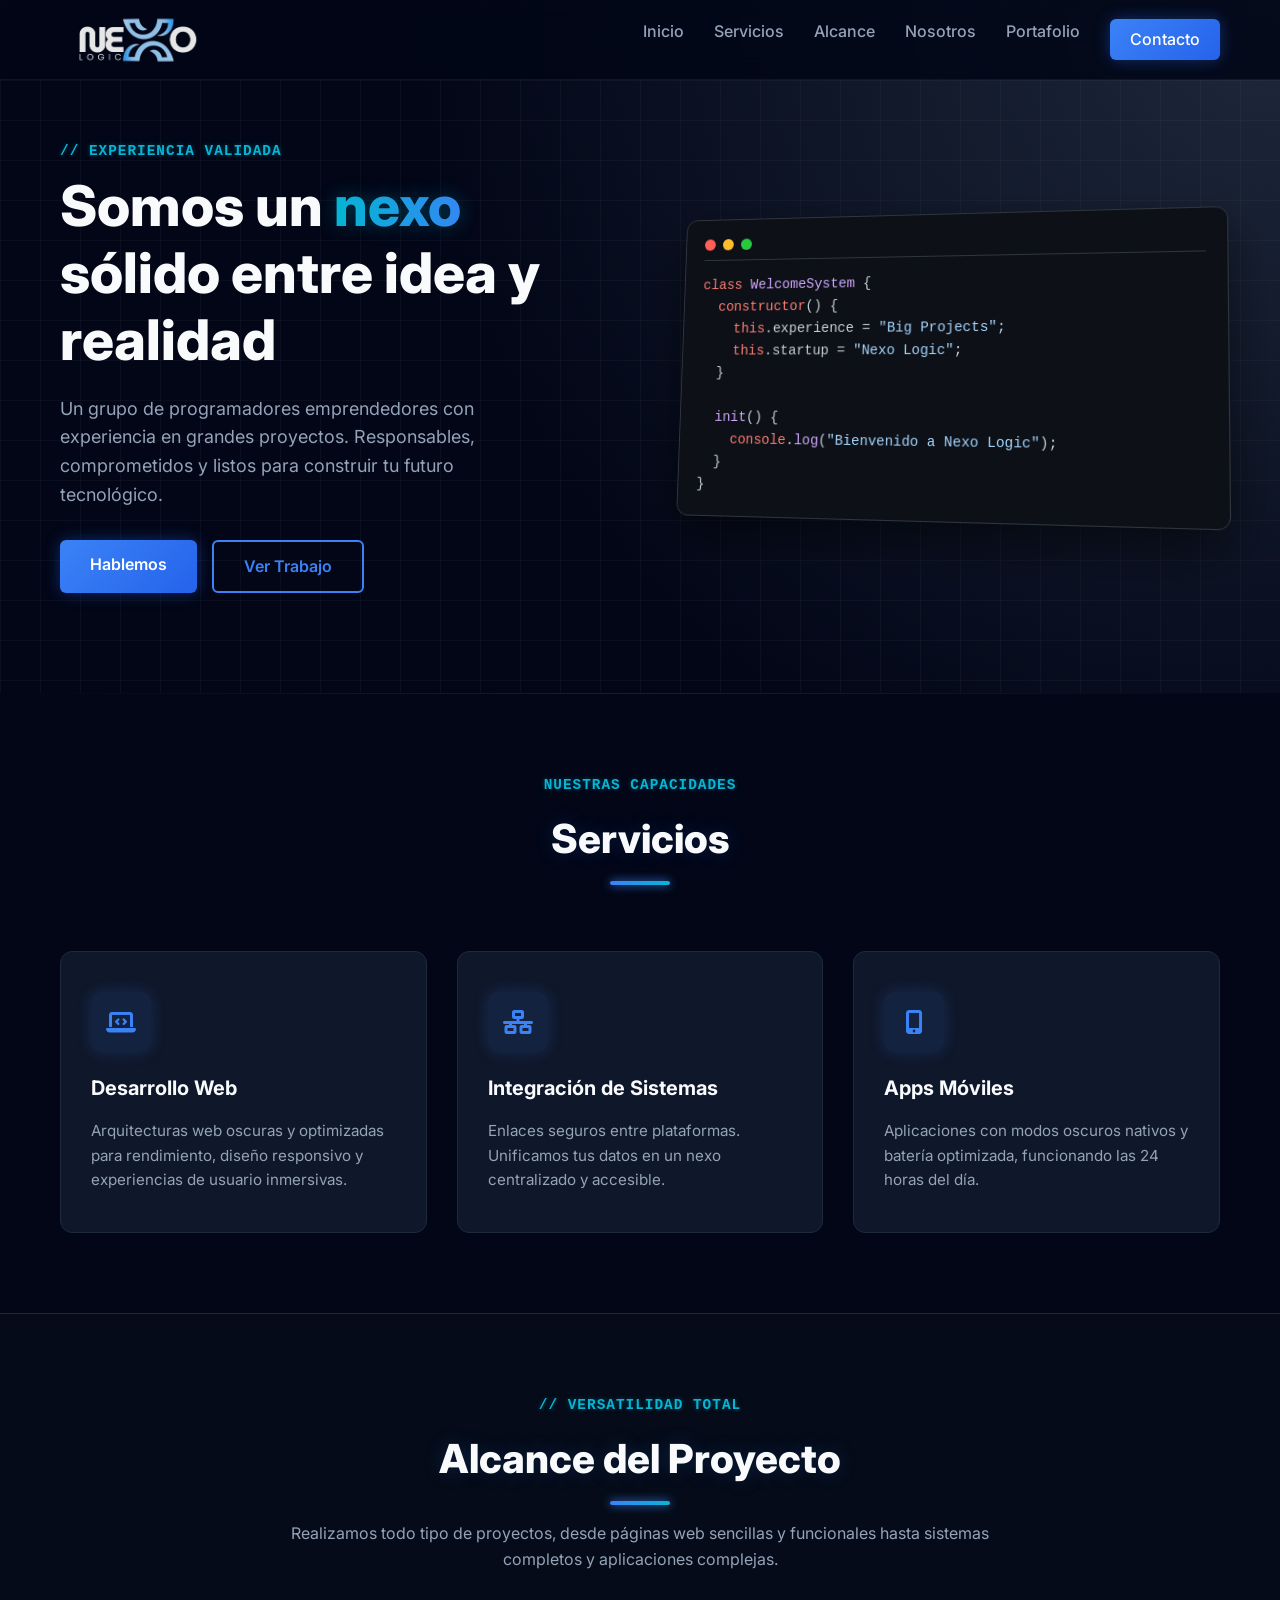
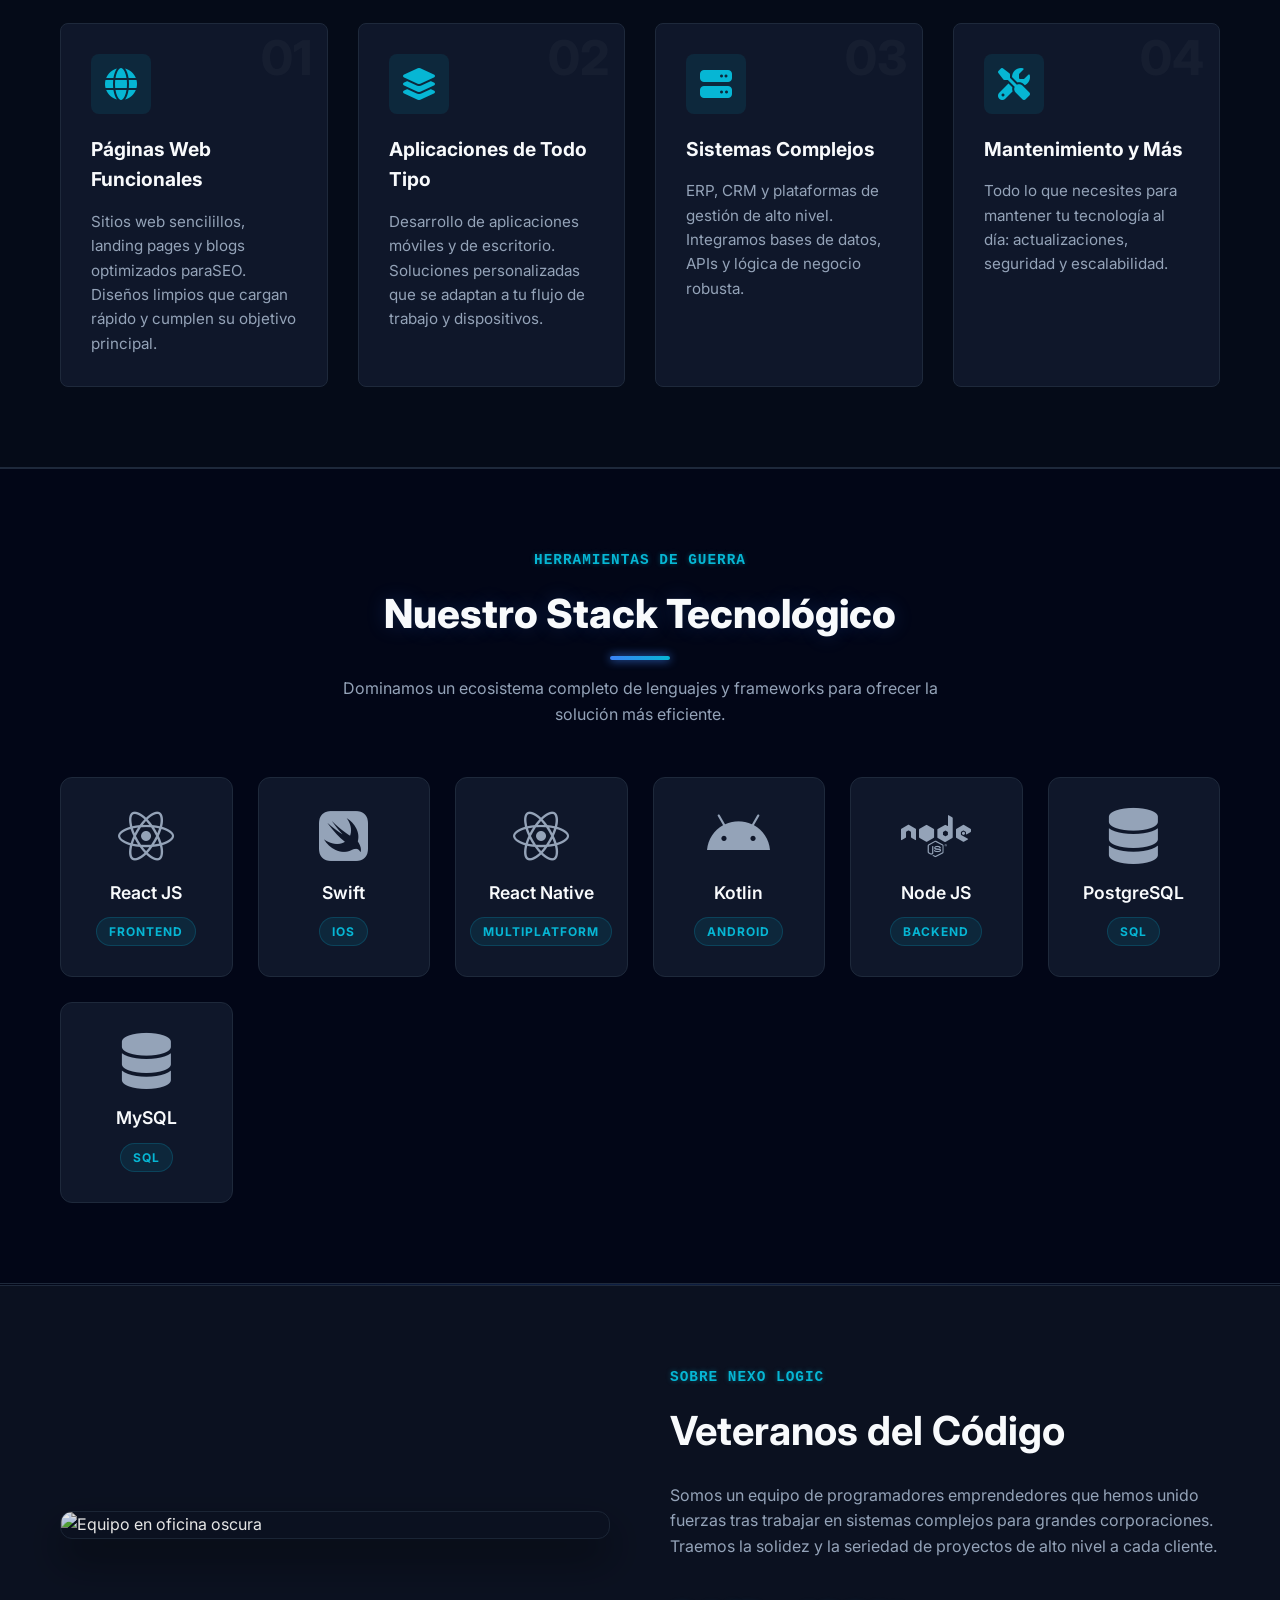
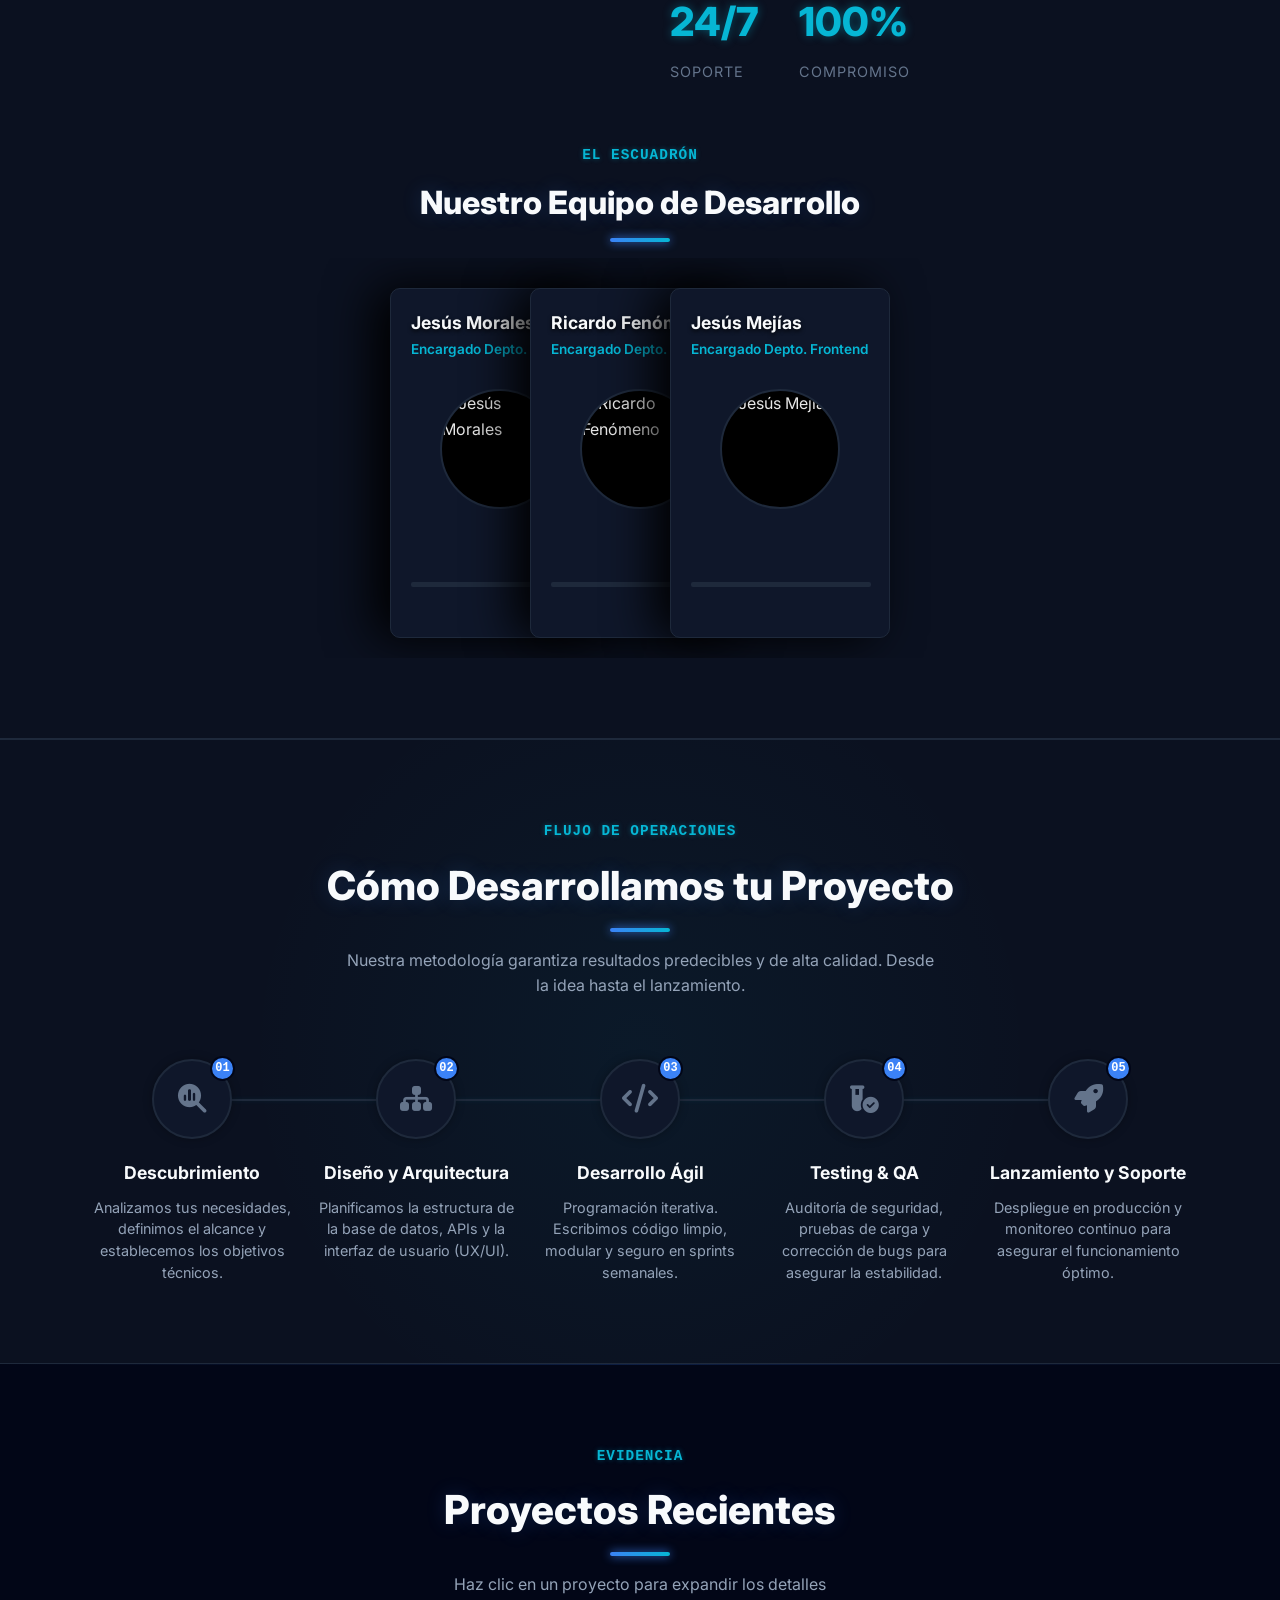
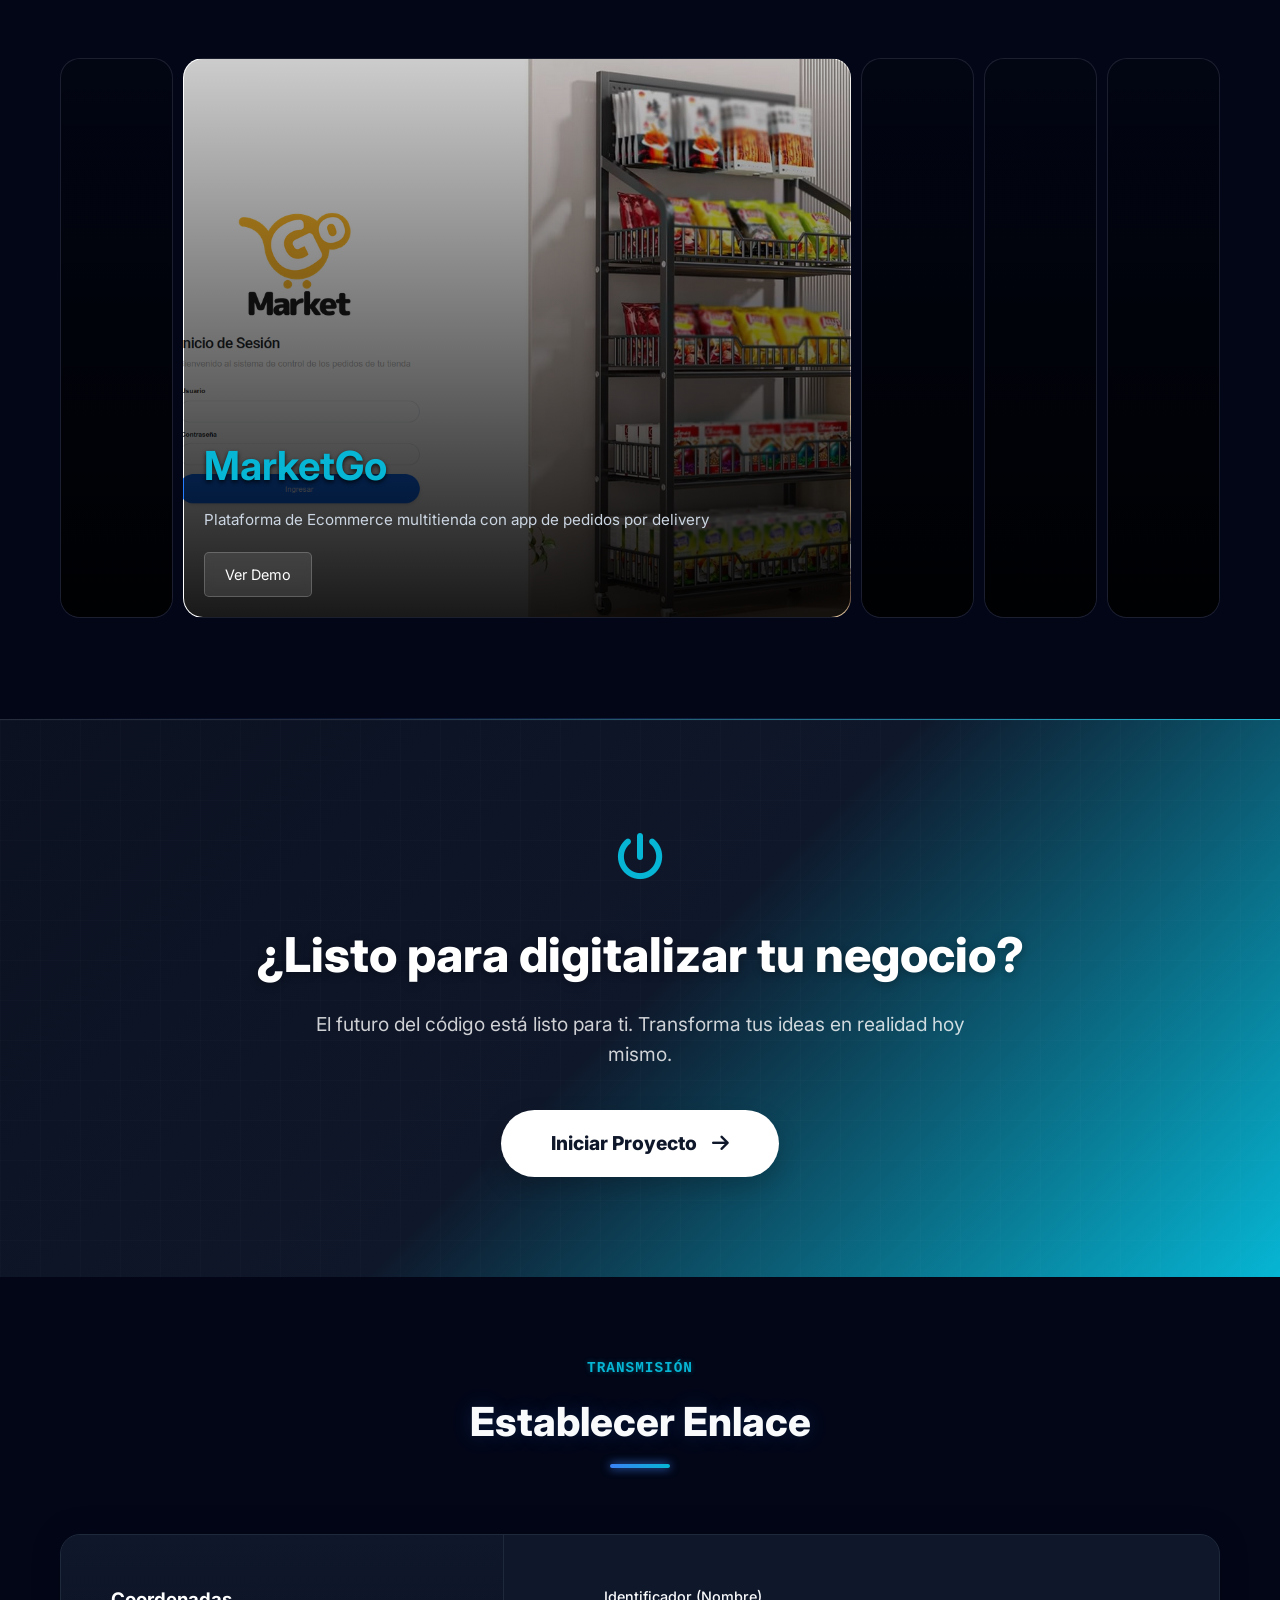
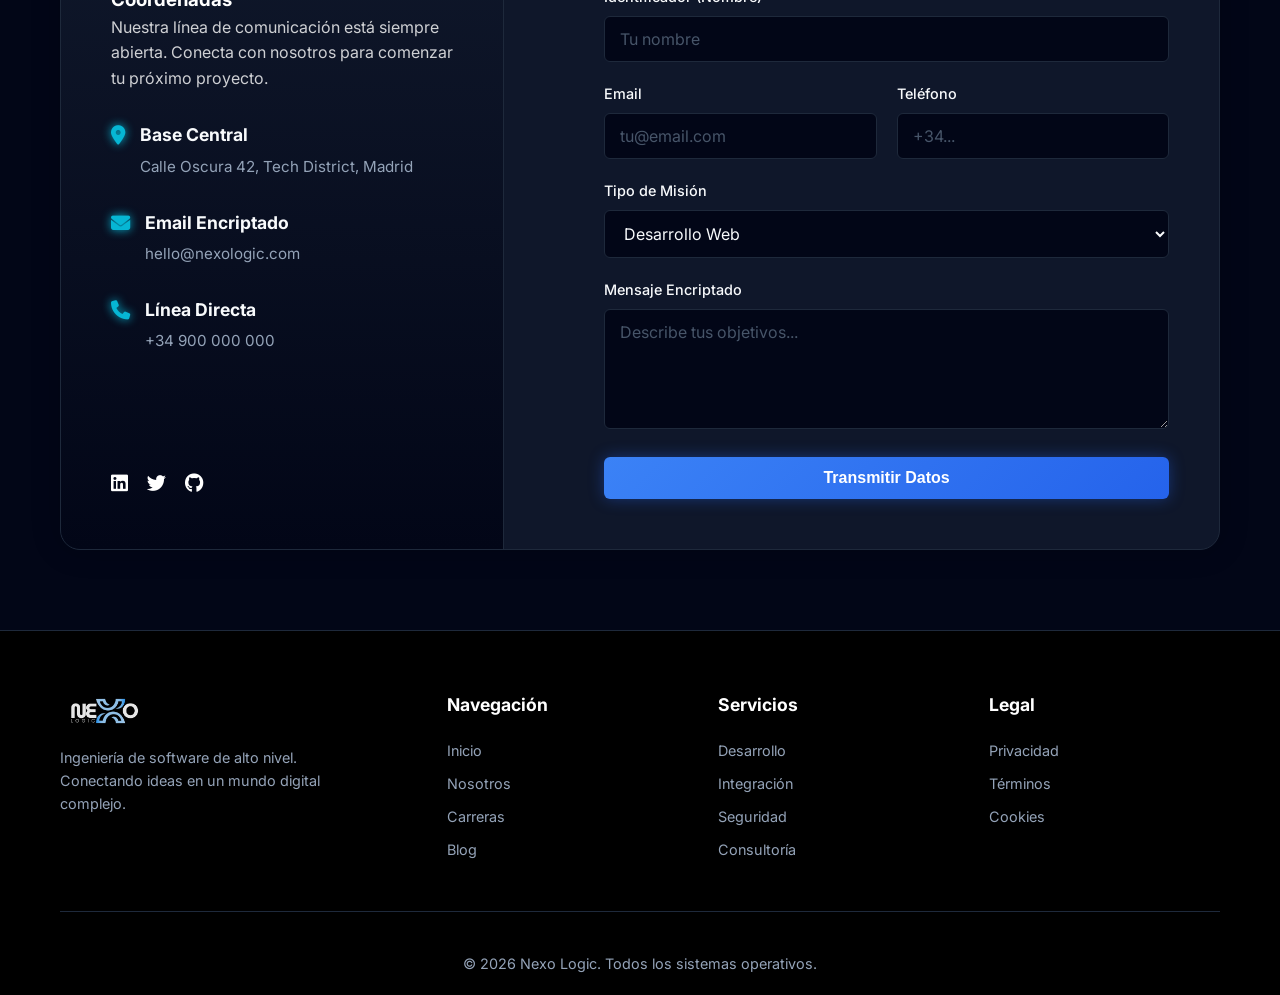
==== index.html @ 792c306f "cambios" ====
<!DOCTYPE html>
<html lang="es">

<head>
    <meta charset="UTF-8">
    <meta name="viewport" content="width=device-width, initial-scale=1.0">
    <meta name="description" content="Nexo Logic - Desarrollo de software e integración de sistemas. Visión nocturna.">
    <title>Nexo Logic</title>

    <!-- Fuentes de Google: Inter y JetBrains Mono -->
    <link rel="preconnect" href="https://fonts.googleapis.com">
    <link rel="preconnect" href="https://fonts.gstatic.com" crossorigin>
    <link
        href="https://fonts.googleapis.com/css2?family=Inter:wght@300;400;600;700;800&family=Muli:wght@400;700&display=swap"
        rel="stylesheet">

    <!-- Tu Favicon -->
    <link rel="shortcut icon" href="./Agenda(6).ico" type="image/x-icon">

    <!-- Iconos FontAwesome -->
    <link rel="stylesheet" href="https://cdnjs.cloudflare.com/ajax/libs/font-awesome/6.4.0/css/all.min.css">

    <!-- ENLACE A TU ARCHIVO CSS -->
    <link rel="stylesheet" href="./styleIndex.css">

</head>

<body>

    <!-- Header -->
    <header>
        <div class="container nav-container">
            <a href="#" class="logo">
                <img class="img-nexo" src="./Agenda(5).png" alt="Nexo Logic Logo">
            </a>

            <nav>
                <ul class="nav-links" id="navLinks">
                    <li><a href="#inicio">Inicio</a></li>
                    <li><a href="#servicios">Servicios</a></li>
                    <li><a href="#alcance">Alcance</a></li> <!-- NUEVO ENLACE -->
                    <li><a href="#nosotros">Nosotros</a></li>
                    <li><a href="#portafolio">Portafolio</a></li>
                    <li><a href="#contacto" class="btn btn-primary"
                            style="padding: 8px 20px; color: white;">Contacto</a></li>
                </ul>
            </nav>

            <div class="mobile-menu-btn" id="mobileMenuBtn">
                <i class="fa-solid fa-bars"></i>
            </div>
        </div>
    </header>

    <!-- Hero Section -->
    <main>
        <section id="inicio" class="hero">
            <div class="container hero-content">
                <div class="hero-text reveal">
                    <span class="section-subtitle" style="color: var(--accent-color);">// Experiencia Validada</span>
                    <!-- Nuevo H1: Enfatiza experiencia y compromiso -->
                    <h1>Somos un <span class="highlight">nexo</span> sólido entre idea y realidad</h1>

                    <!-- Nuevo P: Explica claramente que son emprendedores expertos -->
                    <p>Un grupo de programadores emprendedores con experiencia en grandes proyectos. Responsables,
                        comprometidos y listos para construir tu futuro tecnológico.</p>

                    <div class="hero-buttons">
                        <a href="#contacto" class="btn btn-primary">Hablemos</a>
                        <a href="#portafolio" class="btn btn-outline">Ver Trabajo</a>
                    </div>
                </div>

                <div class="hero-image reveal">
                    <div class="code-block">
                        <div class="code-header">
                            <span class="dot red"></span>
                            <span class="dot yellow"></span>
                            <span class="dot green"></span>
                        </div>
                        <!-- NUEVA ANIMACIÓN DE CÓDIGO -->
                        <div class="code-content">
                            <span class="keyword">class</span> <span class="function">WelcomeSystem</span> {<br>
                            &nbsp;&nbsp;<span class="keyword">constructor</span>() {<br>
                            &nbsp;&nbsp;&nbsp;&nbsp;<span class="keyword">this</span>.experience = <span
                                class="string">"Big Projects"</span>;<br>
                            &nbsp;&nbsp;&nbsp;&nbsp;<span class="keyword">this</span>.startup = <span
                                class="string">"Nexo Logic"</span>;<br>
                            &nbsp;&nbsp;}<br><br>
                            &nbsp;&nbsp;<span class="function">init</span>() {<br>
                            &nbsp;&nbsp;&nbsp;&nbsp;<span class="keyword">console</span>.<span
                                class="function">log</span>(<span class="string">"Bienvenido a Nexo Logic"</span>);<br>
                            &nbsp;&nbsp;}<br>
                            }
                        </div>
                    </div>
                </div>
            </div>
        </section>

        <div class="divider"></div>

        <!-- Servicios -->
        <section id="servicios" class="section-padding services">
            <div class="container">
                <div class="text-center reveal">
                    <span class="section-subtitle">Nuestras capacidades</span>
                    <h2 class="section-title">Servicios</h2>
                </div>

                <div class="services-grid">
                    <article class="service-card reveal">
                        <div class="icon-box">
                            <i class="fa-solid fa-laptop-code"></i>
                        </div>
                        <h3>Desarrollo Web</h3>
                        <p>Arquitecturas web oscuras y optimizadas para rendimiento, diseño responsivo y experiencias de
                            usuario inmersivas.</p>
                    </article>

                    <article class="service-card reveal">
                        <div class="icon-box">
                            <i class="fa-solid fa-network-wired"></i>
                        </div>
                        <h3>Integración de Sistemas</h3>
                        <p>Enlaces seguros entre plataformas. Unificamos tus datos en un nexo centralizado y accesible.
                        </p>
                    </article>

                    <article class="service-card reveal">
                        <div class="icon-box">
                            <i class="fa-solid fa-mobile-screen-button"></i>
                        </div>
                        <h3>Apps Móviles</h3>
                        <p>Aplicaciones con modos oscuros nativos y batería optimizada, funcionando las 24 horas del
                            día.</p>
                    </article>
                </div>
            </div>
        </section>

        <!-- NUEVA SECCIÓN: ALCANCE DEL PROYECTO -->
        <section id="alcance" class="section-padding scope-section">
            <div class="container">
                <div class="text-center reveal">
                    <span class="section-subtitle">// Versatilidad Total</span>
                    <h2 class="section-title">Alcance del Proyecto</h2>
                    <p style="color: var(--text-muted); max-width: 700px; margin: 0 auto;">
                        Realizamos todo tipo de proyectos, desde páginas web sencillas y funcionales hasta sistemas completos y aplicaciones complejas.
                    </p>
                </div>

                <div class="scope-grid reveal">
                    <!-- Tarjeta 1: Web Sencilla -->
                    <article class="scope-card">
                        <div class="scope-number">01</div>
                        <div class="scope-content">
                            <i class="fa-solid fa-globe"></i>
                            <h3>Páginas Web Funcionales</h3>
                            <p>Sitios web sencilillos, landing pages y blogs optimizados paraSEO. Diseños limpios que cargan rápido y cumplen su objetivo principal.</p>
                        </div>
                    </article>

                    <!-- Tarjeta 2: Apps -->
                    <article class="scope-card">
                        <div class="scope-number">02</div>
                        <div class="scope-content">
                            <i class="fa-solid fa-layer-group"></i>
                            <h3>Aplicaciones de Todo Tipo</h3>
                            <p>Desarrollo de aplicaciones móviles y de escritorio. Soluciones personalizadas que se adaptan a tu flujo de trabajo y dispositivos.</p>
                        </div>
                    </article>

                    <!-- Tarjeta 3: Sistemas -->
                    <article class="scope-card">
                        <div class="scope-number">03</div>
                        <div class="scope-content">
                            <i class="fa-solid fa-server"></i>
                            <h3>Sistemas Complejos</h3>
                            <p>ERP, CRM y plataformas de gestión de alto nivel. Integramos bases de datos, APIs y lógica de negocio robusta.</p>
                        </div>
                    </article>

                    <!-- Tarjeta 4: Soluciones -->
                    <article class="scope-card">
                        <div class="scope-number">04</div>
                        <div class="scope-content">
                            <i class="fa-solid fa-screwdriver-wrench"></i>
                            <h3>Mantenimiento y Más</h3>
                            <p>Todo lo que necesites para mantener tu tecnología al día: actualizaciones, seguridad y escalabilidad.</p>
                        </div>
                    </article>
                </div>
            </div>
        </section>

        <!-- STACK TECNOLÓGICO -->
        <section class="section-padding tech-stack">
            <div class="container">
                <div class="text-center reveal">
                    <span class="section-subtitle">Herramientas de Guerra</span>
                    <h2 class="section-title">Nuestro Stack Tecnológico</h2>
                    <p style="color: var(--text-muted); max-width: 600px; margin: 0 auto;">
                        Dominamos un ecosistema completo de lenguajes y frameworks para ofrecer la solución más
                        eficiente.
                    </p>
                </div>

                <div class="stack-grid reveal">
                    <!-- FRONTEND -->
                    <div class="tech-card" data-category="Frontend">
                        <i class="fa-brands fa-react"></i>
                        <h3>React JS</h3>
                        <span class="tech-tag">Frontend</span>
                    </div>


                    <!-- MOBILE -->
                    <div class="tech-card" data-category="Mobile">
                        <i class="fa-brands fa-swift"></i>
                        <h3>Swift</h3>
                        <span class="tech-tag">iOS</span>
                    </div>

                    <div class="tech-card" data-category="Mobile">
                        <i class="fa-brands fa-react"></i>
                        <h3>React Native</h3>
                        <span class="tech-tag">Multiplatform</span>
                    </div>

                    <div class="tech-card" data-category="Mobile">
                        <i class="fa-brands fa-android"></i>
                        <h3>Kotlin</h3>
                        <span class="tech-tag">Android</span>
                    </div>

                    <!-- BACKEND -->
                    <div class="tech-card" data-category="Backend">
                        <i class="fa-brands fa-node"></i>
                        <h3>Node JS</h3>
                        <span class="tech-tag">Backend</span>
                    </div>


                    <!-- DATABASES -->
                    <div class="tech-card" data-category="Data">
                        <i class="fa-solid fa-database"></i>
                        <h3>PostgreSQL</h3>
                        <span class="tech-tag">SQL</span>
                    </div>

                    <div class="tech-card" data-category="Data">
                        <i class="fa-solid fa-database"></i>
                        <h3>MySQL</h3>
                        <span class="tech-tag">SQL</span>
                    </div>

                </div>
            </div>
        </section>

        <div class="divider"></div>

        <!-- Nosotros -->
        <section id="nosotros" class="section-padding about">
            <div class="container">

                <!-- Intro & Stats -->
                <div class="about-grid">
                    <div class="about-image reveal">
                        <img src="https://picsum.photos/seed/nexologicdark/600/500" alt="Equipo en oficina oscura">
                    </div>
                    <div class="about-content reveal">
                        <span class="section-subtitle" style="color: var(--accent-color);">Sobre Nexo Logic</span>
                        <!-- Nuevo Título: Enfatiza la historia/experiencia -->
                        <h2>Veteranos del Código</h2>

                        <!-- Nuevo Texto: Menciona explícitamente el emprendimiento y la experiencia previa -->
                        <p>Somos un equipo de programadores emprendedores que hemos unido fuerzas tras trabajar en
                            sistemas complejos para grandes corporaciones. Traemos la solidez y la seriedad de proyectos
                            de alto nivel a cada cliente.</p>

                        <div class="stats-container">

                            <div class="stat-item">
                                <h4>24/7</h4>
                                <span>Soporte</span>
                            </div>
                            <div class="stat-item">
                                <h4>100%</h4>
                                <span>Compromiso</span>
                            </div>
                        </div>
                    </div>
                </div>

                <!-- SECCIÓN: EQUIPO (Estilo Tarjetas Apiladas) -->
                <div class="team-section reveal">
                    <div class="text-center">
                        <span class="section-subtitle">El Escuadrón</span>
                        <h2 class="section-title" style="font-size: 2rem;">Nuestro Equipo de Desarrollo</h2>
                    </div>

                    <!-- Nuevo Contenedor Flex para las tarjetas apiladas -->
                    <div class="team-card-container">

                        <!-- Tarjeta 1: Jesús Morales -->
                        <div class="team-hover-card">
                            <h3 class="team-card-name">Jesús Morales</h3>
                            <p class="team-card-role">Encargado Depto. Mobile</p>

                            <!-- Contenedor del círculo con Foto y Borde SVG -->
                            <div class="circle">
                                <!-- Borde SVG decorativo -->
                                <svg version="1.1" xmlns="http://www.w3.org/2000/svg"
                                    style="position: absolute; top: 0; left: 0; z-index: 2;">
                                    <circle class="stroke" cx="60" cy="60" r="50" />
                                </svg>
                                <!-- Foto de la persona -->
                                <img src="https://picsum.photos/seed/jesus/200" alt="Jesús Morales">
                            </div>

                            <!-- Barra de progreso decorativa -->
                            <div class="bar">
                                <div class="emptybar"></div>
                                <div class="filledbar"></div>
                            </div>
                        </div>

                        <!-- Tarjeta 2: Ricardo Fenómeno -->
                        <div class="team-hover-card">
                            <h3 class="team-card-name">Ricardo Fenómeno</h3>
                            <p class="team-card-role">Encargado Depto. Backend</p>

                            <div class="circle">
                                <svg version="1.1" xmlns="http://www.w3.org/2000/svg"
                                    style="position: absolute; top: 0; left: 0; z-index: 2;">
                                    <circle class="stroke" cx="60" cy="60" r="50" />
                                </svg>
                                <img src="https://picsum.photos/seed/ricardo/200" alt="Ricardo Fenómeno">
                            </div>

                            <div class="bar">
                                <div class="emptybar"></div>
                                <div class="filledbar"></div>
                            </div>
                        </div>

                        <!-- Tarjeta 3: Jesús Mejías -->
                        <div class="team-hover-card">
                            <h3 class="team-card-name">Jesús Mejías</h3>
                            <p class="team-card-role">Encargado Depto. Frontend</p>

                            <div class="circle">
                                <svg version="1.1" xmlns="http://www.w3.org/2000/svg"
                                    style="position: absolute; top: 0; left: 0; z-index: 2;">
                                    <circle class="stroke" cx="60" cy="60" r="50" />
                                </svg>
                                <img src="https://picsum.photos/seed/mejias/200" alt="Jesús Mejías">
                            </div>

                            <div class="bar">
                                <div class="emptybar"></div>
                                <div class="filledbar"></div>
                            </div>
                        </div>

                       

                    </div>
                </div>

            </div>
        </section>
        <!-- PROCESO DE TRABAJO -->
        <section class="section-padding process-section">
            <div class="container">
                <div class="text-center reveal">
                    <span class="section-subtitle">Flujo de Operaciones</span>
                    <h2 class="section-title">Cómo Desarrollamos tu Proyecto</h2>
                    <p style="color: var(--text-muted); max-width: 600px; margin: 0 auto;">
                        Nuestra metodología garantiza resultados predecibles y de alta calidad. Desde la idea hasta el
                        lanzamiento.
                    </p>
                </div>

                <div class="process-wrapper reveal">

                    <!-- PASO 1 -->
                    <div class="step-card">
                        <div class="step-icon">
                            <i class="fa-solid fa-magnifying-glass-chart"></i>
                            <span class="step-number">01</span>
                        </div>
                        <div class="step-content">
                            <h3>Descubrimiento</h3>
                            <p>Analizamos tus necesidades, definimos el alcance y establecemos los objetivos técnicos.
                            </p>
                        </div>
                    </div>

                    <!-- PASO 2 -->
                    <div class="step-card">
                        <div class="step-icon">
                            <i class="fa-solid fa-sitemap"></i>
                            <span class="step-number">02</span>
                        </div>
                        <div class="step-content">
                            <h3>Diseño y Arquitectura</h3>
                            <p>Planificamos la estructura de la base de datos, APIs y la interfaz de usuario (UX/UI).
                            </p>
                        </div>
                    </div>

                    <!-- PASO 3 -->
                    <div class="step-card">
                        <div class="step-icon">
                            <i class="fa-solid fa-code"></i>
                            <span class="step-number">03</span>
                        </div>
                        <div class="step-content">
                            <h3>Desarrollo Ágil</h3>
                            <p>Programación iterativa. Escribimos código limpio, modular y seguro en sprints semanales.
                            </p>
                        </div>
                    </div>

                    <!-- PASO 4 -->
                    <div class="step-card">
                        <div class="step-icon">
                            <i class="fa-solid fa-vial-circle-check"></i>
                            <span class="step-number">04</span>
                        </div>
                        <div class="step-content">
                            <h3>Testing & QA</h3>
                            <p>Auditoría de seguridad, pruebas de carga y corrección de bugs para asegurar la
                                estabilidad.</p>
                        </div>
                    </div>

                    <!-- PASO5 -->
                    <div class="step-card">
                        <div class="step-icon">
                            <i class="fa-solid fa-rocket"></i>
                            <span class="step-number">05</span>
                        </div>
                        <div class="step-content">
                            <h3>Lanzamiento y Soporte</h3>
                            <p>Despliegue en producción y monitoreo continuo para asegurar el funcionamiento óptimo.</p>
                        </div>
                    </div>

                </div>
            </div>
        </section>

        <div class="divider"></div>

        <!-- PORTAFOLIO (ESTILO ACORDEÓN) -->
        <section id="portafolio" class="section-padding portfolio">
            <div class="container">
                <div class="text-center reveal">
                    <span class="section-subtitle">Evidencia</span>
                    <h2 class="section-title">Proyectos Recientes</h2>
                    <p style="margin-bottom: 40px; color: var(--text-muted);">Haz clic en un proyecto para expandir los
                        detalles</p>
                </div>

                <!-- Galería Acordeón -->
                <div class="gallery-container">
                    <!-- Proyecto 1 -->
                    <div class="slide-project"
                        style="background-image: url('https://picsum.photos/seed/cybersecurity/800/1200');">
                        <div class="slide-content">
                            <h3>Cyber Shield</h3>
                            <p>Sistema avanzado de detección de intrusiones para infraestructuras críticas.</p>
                            <a href="#" class="project-link-acc">Ver Detalles</a>
                        </div>
                    </div>
                    <!-- Proyecto 2 -->
                    <div class="slide-project active"
                        style="background-image: url('./imagenes/marketgopage.png');">
                        <div class="slide-content">
                            <h3>MarketGo</h3>
                            <p>Plataforma de Ecommerce multitienda con app de pedidos por delivery</p>
                            <a href="http://marketgo.website/" target="_blank" class="project-link-acc">Ver Demo</a>
                        </div>
                    </div>
                    <!-- Proyecto 3 -->
                    <div class="slide-project"
                        style="background-image: url('https://picsum.photos/seed/dashai/800/1200');">
                        <div class="slide-content">
                            <h3>AI Dashboard</h3>
                            <p>Visualización de datos en tiempo real alimentada por redes neuronales.</p>
                            <a href="#" class="project-link-acc">Ver Análisis</a>
                        </div>
                    </div>
                    <!-- Proyecto 4 -->
                    <div class="slide-project"
                        style="background-image: url('https://picsum.photos/seed/mobileapp/800/1200');">
                        <div class="slide-content">
                            <h3>Connect App</h3>
                            <p>Aplicación móvil corporativa con comunicación encriptada de extremo a extremo.</p>
                            <a href="#" class="project-link-acc">Descargar App</a>
                        </div>
                    </div>
                    <!-- Proyecto 5 -->
                    <div class="slide-project"
                        style="background-image: url('https://picsum.photos/seed/serverroom/800/1200');">
                        <div class="slide-content">
                            <h3>Cloud Core</h3>
                            <p>Migración y optimización de servidores legacy a la nube híbrida.</p>
                            <a href="#" class="project-link-acc">Ver Arquitectura</a>
                        </div>
                    </div>
                </div>
            </div>
        </section>

        <div class="divider"></div>
        <!-- BANNER DE LLAMADA A LA ACCIÓN (CTA) -->
        <section class="cta-banner">
            <div class="container">
                <div class="cta-content reveal">
                    <!-- Icono decorativo superior -->
                    <div class="cta-icon">
                        <i class="fa-solid fa-power-off"></i>
                    </div>

                    <h2>¿Listo para digitalizar tu negocio?</h2>
                    <p class="cta-subtitle">El futuro del código está listo para ti. Transforma tus ideas en realidad
                        hoy mismo.</p>

                    <a href="#contacto" class="btn-giant">
                        Iniciar Proyecto <i class="fa-solid fa-arrow-right"></i>
                    </a>
                </div>
            </div>
        </section>

        <!-- Contacto -->
        <section id="contacto" class="section-padding contact">
            <div class="container">
                <div class="text-center reveal">
                    <span class="section-subtitle">Transmisión</span>
                    <h2 class="section-title">Establecer Enlace</h2>
                </div>

                <div class="contact-wrapper reveal">
                    <div class="contact-info">
                        <div>
                            <h3>Coordenadas</h3>
                            <p style="margin-bottom: 30px; opacity: 0.8;">Nuestra línea de comunicación está siempre
                                abierta. Conecta con nosotros para comenzar tu próximo proyecto.</p>
                            <div class="info-item">
                                <i class="fa-solid fa-location-dot"></i>
                                <div>
                                    <h4>Base Central</h4>
                                    <p>Calle Oscura 42, Tech District, Madrid</p>
                                </div>
                            </div>
                            <div class="info-item">
                                <i class="fa-solid fa-envelope"></i>
                                <div>
                                    <h4>Email Encriptado</h4>
                                    <p>hello@nexologic.com</p>
                                </div>
                            </div>
                            <div class="info-item">
                                <i class="fa-solid fa-phone"></i>
                                <div>
                                    <h4>Línea Directa</h4>
                                    <p>+34 900 000 000</p>
                                </div>
                            </div>
                        </div>
                        <div class="social-links">
                            <a href="#" style="color: white; margin-right: 15px; font-size: 1.2rem;"><i
                                    class="fa-brands fa-linkedin"></i></a>
                            <a href="#" style="color: white; margin-right: 15px; font-size: 1.2rem;"><i
                                    class="fa-brands fa-twitter"></i></a>
                            <a href="#" style="color: white; font-size: 1.2rem;"><i class="fa-brands fa-github"></i></a>
                        </div>
                    </div>

                    <div class="contact-form-container">
                        <form id="contactForm">
                            <div class="form-group">
                                <label for="name">Identificador (Nombre)</label>
                                <input type="text" id="name" class="form-control" placeholder="Tu nombre" required>
                            </div>
                            <div style="display: grid; grid-template-columns: 1fr 1fr; gap: 20px;">
                                <div class="form-group">
                                    <label for="email">Email</label>
                                    <input type="email" id="email" class="form-control" placeholder="tu@email.com"
                                        required>
                                </div>
                                <div class="form-group">
                                    <label for="phone">Teléfono</label>
                                    <input type="tel" id="phone" class="form-control" placeholder="+34...">
                                </div>
                            </div>
                            <div class="form-group">
                                <label for="service">Tipo de Misión</label>
                                <select id="service" class="form-control">
                                    <option value="web">Desarrollo Web</option>
                                    <option value="integration">Integración</option>
                                    <option value="mobile">App Móvil</option>
                                    <option value="security">Seguridad</option>
                                </select>
                            </div>
                            <div class="form-group">
                                <label for="message">Mensaje Encriptado</label>
                                <textarea id="message" class="form-control" placeholder="Describe tus objetivos..."
                                    required></textarea>
                            </div>
                            <button type="submit" class="btn btn-primary" style="width: 100%;">Transmitir Datos</button>
                        </form>
                    </div>
                </div>
            </div>
        </section>
    </main>




    <!-- Footer -->
    <footer>
        <div class="container">
            <div class="footer-grid">
                <div class="footer-brand">
                    <a href="#" class="logo">
                        <img src="./Agenda(5).png" alt="Nexo Logic Logo" style="height: 40px; width: auto;">
                    </a>
                    <p>Ingeniería de software de alto nivel. Conectando ideas en un mundo digital complejo.</p>
                </div>
                <div class="footer-col">
                    <h4>Navegación</h4>
                    <ul>
                        <li><a href="#inicio">Inicio</a></li>
                        <li><a href="#nosotros">Nosotros</a></li>
                        <li><a href="#">Carreras</a></li>
                        <li><a href="#">Blog</a></li>
                    </ul>
                </div>
                <div class="footer-col">
                    <h4>Servicios</h4>
                    <ul>
                        <li><a href="#">Desarrollo</a></li>
                        <li><a href="#">Integración</a></li>
                        <li><a href="#">Seguridad</a></li>
                        <li><a href="#">Consultoría</a></li>
                    </ul>
                </div>
                <div class="footer-col">
                    <h4>Legal</h4>
                    <ul>
                        <li><a href="/privacidad.html">Privacidad</a></li>
                        <li><a href="#">Términos</a></li>
                        <li><a href="#">Cookies</a></li>
                    </ul>
                </div>
            </div>
            <div class="copyright">
                <p>&copy; 2026 Nexo Logic. Todos los sistemas operativos.</p>
            </div>
        </div>
    </footer>

    <!-- NOTIFICACIÓN TOAST (NUEVO) -->
    <div id="toast" class="toast">
        <div class="toast-icon"><i class="fa-solid fa-circle-check"></i></div>
        <div class="toast-content">
            <h4>Transmisión Exitosa</h4>
            <p>Datos recibidos en Nexo Logic. Nos pondremos en contacto pronto.</p>
        </div>
    </div>

    <!-- Scripts -->
    <script>
        // 1. Mobile Menu Toggle
        const mobileMenuBtn = document.getElementById('mobileMenuBtn');
        const navLinks = document.getElementById('navLinks');

        mobileMenuBtn.addEventListener('click', () => {
            navLinks.classList.toggle('active');
            const icon = mobileMenuBtn.querySelector('i');
            if (navLinks.classList.contains('active')) {
                icon.classList.remove('fa-bars');
                icon.classList.add('fa-xmark');
            } else {
                icon.classList.remove('fa-xmark');
                icon.classList.add('fa-bars');
            }
        });

        document.querySelectorAll('.nav-links a').forEach(link => {
            link.addEventListener('click', () => {
                navLinks.classList.remove('active');
                const icon = mobileMenuBtn.querySelector('i');
                icon.classList.remove('fa-xmark');
                icon.classList.add('fa-bars');
            });
        });

        // 2. Mouse Glow Effect for Cards
        document.querySelectorAll('.service-card').forEach(card => {
            card.addEventListener('mousemove', (e) => {
                const rect = card.getBoundingClientRect();
                const x = e.clientX - rect.left;
                const y = e.clientY - rect.top;
                card.style.setProperty('--mouse-x', `${x}px`);
                card.style.setProperty('--mouse-y', `${y}px`);
            });
        });

        // 3. Scroll Animation
        const revealElements = document.querySelectorAll('.reveal');

        const revealOnScroll = new IntersectionObserver((entries, observer) => {
            entries.forEach(entry => {
                if (entry.isIntersecting) {
                    entry.target.classList.add('active');
                }
            });
        }, {
            threshold: 0.1,
            rootMargin: "0px 0px -50px 0px"
        });

        revealElements.forEach(el => revealOnScroll.observe(el));

        // 4. Form Submission Handling (Updated with Toast)
        const contactForm = document.getElementById('contactForm');
        const toast = document.getElementById('toast');

        contactForm.addEventListener('submit', (e) => {
            e.preventDefault();

            const btn = contactForm.querySelector('button');
            const originalText = btn.innerText;

            btn.innerText = 'Transmitiendo...';
            btn.disabled = true;
            btn.style.opacity = '0.7';

            setTimeout(() => {
                // Mostrar Toast en lugar de alert
                toast.classList.add('show');
                
                // Resetear formulario
                contactForm.reset();
                btn.innerText = originalText;
                btn.disabled = false;
                btn.style.opacity = '1';

                // Ocultar Toast después de 4 segundos
                setTimeout(() => {
                    toast.classList.remove('show');
                }, 4000);

            }, 1500);
        });

        // 5. --- GALLERY ACCORDION LOGIC (TUS PROYECTOS) ---
        const slides = document.querySelectorAll(".slide-project");

        slides.forEach((slide) => {
            slide.addEventListener("click", () => {
                removeActiveClasses();
                slide.classList.add("active");
            });
        });

        function removeActiveClasses() {
            slides.forEach((slide) => {
                slide.classList.remove("active");
            });
        }
    </script>
</body>

</html>
---- styleIndex.css ----
/* --- VARIABLES CSS (Tema Nocturno) --- */
:root {
    /* Colores de Acento (Brillantes) */
    --primary-color: #3b82f6;       /* Azul Neón */
    --primary-dark: #2563eb;        
    --accent-color: #06b6d4;        /* Cian Brillante */

    /* Fondos (Escalas de oscuridad) */
    --bg-body: #020617;             /* Negro Azulado Profundo (Body) */
    --bg-card: #0f172a;             /* Pizarra Oscuro (Tarjetas) */
    --bg-card-hover: #1e293b;       /* Un poco más claro (Hover) */
    --bg-header: rgba(2, 6, 23, 0.85); /* Header semi-transparente */

    /* Textos */
    --text-main: #f8fafc;           /* Blanco Casi Puro */
    --text-muted: #94a3b8;          /* Gris Medio */
    --text-dim: #64748b;            /* Gris Oscuro */

    /* Bordes y UI */
    --border-color: #1e293b;        
    --font-main: 'Inter', sans-serif;
    --font-code: 'JetBrains Mono', monospace;
    --transition: all 0.5s ease; /* Transición más suave para el efecto acordeón */
    --container-width: 1200px;
    --header-height: 80px;
}

/* --- RESET & GLOBAL --- */
* {
    margin: 0;
    padding: 0;
    box-sizing: border-box;
}

html {
    scroll-behavior: smooth;
}

body {
    font-family: var(--font-main);
    color: var(--text-main);
    background-color: var(--bg-body);
    line-height: 1.6;
    overflow-x: hidden; /* Evitar scroll horizontal */
}

a {
    text-decoration: none;
    color: inherit;
}

ul {
    list-style: none;
}

img {
    max-width: 100%;
    display: block;
    filter: brightness(0.9);
    transition: filter 0.3s ease;
}

img:hover {
    filter: brightness(1.1);
}

/* --- UTILIDADES --- */
.container {
    max-width: var(--container-width);
    margin: 0 auto;
    padding: 0 20px;
}

.section-padding {
    padding: 80px 0;
}

.text-center {
    text-align: center;
}

.section-title {
    font-size: 2.5rem;
    font-weight: 800;
    margin-bottom: 1rem;
    color: var(--text-main);
    position: relative;
    display: inline-block;
    text-shadow: 0 0 20px rgba(59, 130, 246, 0.2);
}

.section-title::after {
    content: '';
    display: block;
    width: 60px;
    height: 4px;
    background: linear-gradient(90deg, var(--primary-color), var(--accent-color));
    margin: 10px auto 0;
    border-radius: 2px;
    box-shadow: 0 0 10px var(--primary-color);
}

.section-subtitle {
    color: var(--accent-color);
    font-family: var(--font-code);
    font-weight: 700;
    text-transform: uppercase;
    letter-spacing: 1px;
    font-size: 0.9rem;
    margin-bottom: 10px;
    display: block;
    text-shadow: 0 0 5px rgba(6, 182, 212, 0.4);
}

.btn {
    display: inline-block;
    padding: 12px 30px;
    border-radius: 6px;
    font-weight: 600;
    cursor: pointer;
    transition: var(--transition);
    border: none;
    font-size: 1rem;
}

.btn-primary {
    background: linear-gradient(135deg, var(--primary-color), var(--primary-dark));
    color: white;
    box-shadow: 0 0 15px rgba(37, 99, 235, 0.4);
}

.btn-primary:hover {
    transform: translateY(-2px);
    box-shadow: 0 0 25px rgba(37, 99, 235, 0.6);
}

.btn-outline {
    border: 2px solid var(--primary-color);
    color: var(--primary-color);
    background: transparent;
}

.btn-outline:hover {
    background: rgba(59, 130, 246, 0.1);
    color: white;
    box-shadow: 0 0 15px rgba(59, 130, 246, 0.2);
}

/* --- HEADER --- */
header {
    height: var(--header-height);
    background-color: var(--bg-header);
    backdrop-filter: blur(12px);
    -webkit-backdrop-filter: blur(12px);
    position: fixed;
    top: 0;
    left: 0;
    width: 100%;
    z-index: 1000;
    border-bottom: 1px solid rgba(255, 255, 255, 0.05);
    display: flex;
    align-items: center;
}

.nav-container {
    display: flex;
    justify-content: space-between;
    align-items: center;
    width: 100%;
}

.logo {
    font-size: 1.5rem;
    font-weight: 800;
    color: var(--text-main);
    display: flex;
    align-items: center;
    gap: 10px;
}

.logo i {
    color: var(--primary-color);
    filter: drop-shadow(0 0 5px var(--primary-color));
}

.nav-links {
    display: flex;
    gap: 30px;
}

.nav-links a {
    font-weight: 500;
    color: var(--text-muted);
    transition: var(--transition);
    position: relative;
}

.nav-links a:hover,
.nav-links a.active {
    color: var(--primary-color);
    text-shadow: 0 0 8px rgba(59, 130, 246, 0.4);
}

.mobile-menu-btn {
    display: none;
    font-size: 1.5rem;
    cursor: pointer;
    color: var(--text-main);
}

/* --- HERO SECTION --- */
.hero {
    padding-top: calc(var(--header-height) + 60px);
    padding-bottom: 100px;
    background: radial-gradient(circle at top right, #1e293b 0%, var(--bg-body) 60%);
    color: white;
    position: relative;
    overflow: hidden;
}

.hero::before {
    content: '';
    position: absolute;
    top: 0;
    left: 0;
    width: 100%;
    height: 100%;
    background-image:
        linear-gradient(rgba(255, 255, 255, 0.03) 1px, transparent 1px),
        linear-gradient(90deg, rgba(255, 255, 255, 0.03) 1px, transparent 1px);
    background-size: 40px 40px;
    z-index: 0;
    pointer-events: none;
}

.hero-content {
    display: grid;
    grid-template-columns: 1fr 1fr;
    gap: 50px;
    align-items: center;
    position: relative;
    z-index: 1;
}

.hero-text h1 {
    font-size: 3.5rem;
    line-height: 1.2;
    margin-bottom: 20px;
    font-weight: 800;
    color: var(--text-main);
}

.hero-text .highlight {
    color: var(--accent-color);
    background: linear-gradient(90deg, var(--accent-color), var(--primary-color));
    -webkit-background-clip: text;
    -webkit-text-fill-color: transparent;
    text-shadow: 0 0 20px rgba(6, 182, 212, 0.3);
}

.hero-text p {
    font-size: 1.125rem;
    color: var(--text-muted);
    margin-bottom: 30px;
    max-width: 500px;
}

.hero-buttons {
    display: flex;
    gap: 15px;
}

.hero-image {
    position: relative;
}

.code-block {
    background: #0d1117;
    border-radius: 12px;
    box-shadow: 0 20px 50px rgba(0, 0, 0, 0.5);
    padding: 20px;
    font-family: var(--font-code);
    font-size: 0.9rem;
    color: #c9d1d9;
    border: 1px solid #30363d;
    transform: perspective(1000px) rotateY(-10deg) rotateX(5deg);
    transition: var(--transition);
}

.code-block:hover {
    transform: perspective(1000px) rotateY(0) rotateX(0);
    box-shadow: 0 0 30px rgba(6, 182, 212, 0.15);
    border-color: var(--accent-color);
}

.code-header {
    display: flex;
    gap: 8px;
    margin-bottom: 15px;
    border-bottom: 1px solid #30363d;
    padding-bottom: 10px;
}

.dot {
    width: 12px;
    height: 12px;
    border-radius: 50%;
}

.red {
    background: #ff5f56;
}

.yellow {
    background: #ffbd2e;
}

.green {
    background: #27c93f;
}

.keyword {
    color: #ff7b72;
}

.function {
    color: #d2a8ff;
}

.string {
    color: #a5d6ff;
}

.variable {
    color: #79c0ff;
}

/* --- SECCIONES GENERALES --- */
.divider {
    height: 1px;
    background: linear-gradient(90deg, transparent, rgba(59, 130, 246, 0.2), transparent);
    margin: 0;
    border: none;
}

/* --- SERVICIOS --- */
.services {
    background-color: var(--bg-body);
}

.services-grid {
    display: grid;
    grid-template-columns: repeat(auto-fit, minmax(300px, 1fr));
    gap: 30px;
    margin-top: 50px;
}

.service-card {
    background: var(--bg-card);
    padding: 40px 30px;
    border-radius: 12px;
    border: 1px solid var(--border-color);
    transition: var(--transition);
    position: relative;
    overflow: hidden;
    z-index: 1;
}

.service-card::before {
    content: '';
    position: absolute;
    top: 0;
    left: 0;
    width: 100%;
    height: 100%;
    background: radial-gradient(800px circle at var(--mouse-x) var(--mouse-y), rgba(255, 255, 255, 0.06), transparent 40%);
    z-index: 0;
    opacity: 0;
    transition: opacity 0.5s;
}

.service-card:hover::before {
    opacity: 1;
}

.service-card:hover {
    transform: translateY(-5px);
    border-color: var(--primary-color);
    background-color: var(--bg-card-hover);
}

.icon-box {
    width: 60px;
    height: 60px;
    background: rgba(59, 130, 246, 0.1);
    border-radius: 10px;
    display: flex;
    align-items: center;
    justify-content: center;
    margin-bottom: 20px;
    color: var(--primary-color);
    font-size: 1.5rem;
    box-shadow: 0 0 15px rgba(59, 130, 246, 0.2);
    position: relative;
    z-index: 2;
}

.service-card h3 {
    font-size: 1.25rem;
    margin-bottom: 15px;
    color: var(--text-main);
    position: relative;
    z-index: 2;
}

.service-card p {
    color: var(--text-muted);
    font-size: 0.95rem;
    position: relative;
    z-index: 2;
}

/* --- ESTILOS ALCANCE DEL PROYECTO (NUEVO) --- */
.scope-section {
    background-color: #050b18; /* Fondo ligeramente diferente para diferenciar */
    border-top: 1px solid var(--border-color);
    border-bottom: 1px solid var(--border-color);
    position: relative;
}

.scope-grid {
    display: grid;
    grid-template-columns: repeat(auto-fit, minmax(260px, 1fr));
    gap: 30px;
    margin-top: 50px;
}

.scope-card {
    background: var(--bg-card);
    border: 1px solid var(--border-color);
    border-radius: 8px;
    padding: 30px;
    position: relative;
    transition: all 0.3s ease;
    display: flex;
    flex-direction: column;
    align-items: flex-start;
    overflow: hidden;
}

.scope-card:hover {
    border-color: var(--accent-color);
    transform: translateY(-5px);
    box-shadow: 0 10px 30px rgba(0,0,0,0.3);
}

.scope-number {
    font-size: 3rem;
    font-weight: 800;
    color: rgba(255, 255, 255, 0.03);
    position: absolute;
    top: 10px;
    right: 15px;
    line-height: 1;
}

.scope-content i {
    font-size: 2rem;
    color: var(--accent-color);
    margin-bottom: 20px;
    background: rgba(6, 182, 212, 0.1);
    width: 60px;
    height: 60px;
    display: flex;
    align-items: center;
    justify-content: center;
    border-radius: 8px;
}

.scope-content h3 {
    font-size: 1.2rem;
    color: var(--text-main);
    margin-bottom: 15px;
    position: relative;
    z-index: 2;
}

.scope-content p {
    font-size: 0.95rem;
    color: var(--text-muted);
    line-height: 1.6;
}

/* --- ABOUT --- */
.about {
    background-color: #0b1120;
    border-top: 1px solid var(--border-color);
    border-bottom: 1px solid var(--border-color);
    color: white;
}

.about-grid {
    display: grid;
    grid-template-columns: 1fr 1fr;
    gap: 60px;
    align-items: center;
    margin-bottom: 60px; /* Espacio para la sección de equipo */
}

.about-content h2 {
    font-size: 2.5rem;
    margin-bottom: 20px;
    color: var(--text-main);
}

.about-content p {
    color: var(--text-muted);
    margin-bottom: 20px;
}

.stats-container {
    display: flex;
    gap: 40px;
    margin-top: 30px;
}

.stat-item h4 {
    font-size: 2.5rem;
    color: var(--accent-color);
    font-weight: 800;
    margin-bottom: 5px;
    text-shadow: 0 0 10px rgba(6, 182, 212, 0.4);
}

.stat-item span {
    font-size: 0.9rem;
    color: var(--text-dim);
    text-transform: uppercase;
    letter-spacing: 1px;
}

.about-image img {
    border-radius: 12px;
    box-shadow: 0 20px 40px rgba(0, 0, 0, 0.4);
    border: 1px solid var(--border-color);
}

/* --- ESTILOS TARJETAS EQUIPO (Stacking Cards) --- */

/* Contenedor principal */
.team-card-container {
    display: flex;
    justify-content: center;
    align-items: flex-end;
    height: 400px;
    width: 100%;
    padding: 20px 0;
    overflow-x: auto;
}

/* Tarjeta individual */
.team-hover-card {
    display: flex;
    height: 350px;
    width: 220px;
    background-color: var(--bg-card);
    border: 1px solid var(--border-color);
    border-radius: 10px;
    box-shadow: -1rem 0 3rem #000;
    transition: 0.4s ease-out;
    position: relative;
    left: 0px;
    flex-shrink: 0;
    flex-direction: column;
    z-index: 1; /* Base z-index */
}

/* Efecto de superposición */
.team-hover-card:not(:first-child) {
    margin-left: -80px;
}

/* Efecto Hover: La tarjeta se levanta y PONESE AL FRENTE */
.team-hover-card:hover {
    transform: translateY(-30px);
    transition: 0.4s ease-out;
    z-index: 10 !important; /* Asegura que esta tarjeta tapa a las de atrás */
    border-color: var(--primary-color);
    box-shadow: 0 0 20px rgba(59, 130, 246, 0.4);
}

/* Efecto Hover: Las tarjetas de la derecha se empujan */
.team-hover-card:hover ~ .team-hover-card {
    position: relative;
    left: 80px;
    transition: 0.4s ease-out;
    z-index: 1; /* Mantiene las tarjetas empujadas detrás */
}

/* --- MANEJO DE TEXTO (La clave para que no se sobrepongan) --- */

.team-card-name {
    color: var(--text-main);
    font-weight: 700;
    position: absolute;
    left: 20px;
    top: 20px;
    font-size: 1.1rem;
    z-index: 5;
    text-shadow: 0 2px 4px rgba(0,0,0,0.8);
    transition: opacity 0.3s ease, transform 0.3s ease; /* Transición suave */
}

.team-card-role {
    color: var(--accent-color);
    position: absolute;
    left: 20px;
    top: 50px;
    font-size: 0.85rem;
    z-index: 5;
    font-weight: 600;
    transition: opacity 0.3s ease, transform 0.3s ease;
}

/* NUEVA REGLA: Cuando una tarjeta está activa (hover), el texto de las demás se borra */
.team-card-container:hover .team-hover-card:not(:hover) .team-card-name,
.team-card-container:hover .team-hover-card:not(:hover) .team-card-role {
    opacity: 0; /* Texto invisible en las tarjetas de fondo */
    pointer-events: none; /* No interferir con clics */
    transform: translateX(-10px); /* Pequeño desplazamiento atrás */
}

/* Círculo de la Foto */
.circle {
    position: absolute;
    top: 100px;
    left: calc(50% - 60px);
    width: 120px;
    height: 120px;
    border-radius: 50%;
    overflow: hidden;
    background-color: #000;
    border: 2px solid var(--border-color);
    z-index: 2; /* Círculo detrás del texto pero dentro de la tarjeta */
}

.circle img {
    width: 100%;
    height: 100%;
    object-fit: cover;
    transition: transform 0.4s;
}

.team-hover-card:hover .circle img {
    transform: scale(1.1);
}

/* Barra de Progreso Decorativa */
.bar {
    position: absolute;
    bottom: 50px;
    left: 20px;
    height: 5px;
    width: 180px;
}

.emptybar {
    background-color: var(--bg-card-hover);
    width: 100%;
    height: 100%;
    border-radius: 2px;
}

.filledbar {
    position: absolute;
    top: 0px;
    z-index: 3;
    width: 0px;
    height: 100%;
    background: var(--primary-color);
    background: linear-gradient(90deg, var(--primary-color) 0%, var(--accent-color) 100%);
    transition: 0.6s ease-out;
    border-radius: 2px;
}

.team-hover-card:hover .filledbar {
    width: 150px;
    transition: 0.4s ease-out;
}

/* Animación del SVG */
.stroke {
    stroke: var(--accent-color);
    stroke-dasharray: 360;
    stroke-dashoffset: 360;
    transition: 0.6s ease-out;
    fill: none;
    stroke-width: 3px;
}

svg {
    position: absolute; /* Mantener SVG encima de la foto */
    top: 0; left: 0;
    z-index: 2;
}

.team-hover-card:hover .stroke {
    stroke-dashoffset: 100;
    transition: 0.6s ease-out;
    filter: drop-shadow(0 0 5px var(--accent-color));
}

/* --- PORTAFOLIO (ACORDEÓN) --- */
.portfolio {
    background-color: var(--bg-body);
}

/* Contenedor principal de la galería acordeón */
.gallery-container {
    width: 100%;
    display: flex;
    padding: 20px 0;
    gap: 10px;
    /* Espacio entre cartas */
    height: 600px;
    /* Altura fija para el efecto */
}

.slide-project {
    height: 100%;
    border-radius: 20px;
    cursor: pointer;
    color: #fff;
    flex: 1;
    /* Estado colapsado */
    background-size: cover;
    background-position: center;
    background-repeat: no-repeat;
    position: relative;
    transition: all 0.7s ease-in-out;
    /* Suavizado de animación */
    border: 1px solid rgba(255, 255, 255, 0.1);
    overflow: hidden;
}

/* Capa oscura sobre la imagen para legibilidad del texto */
.slide-project::before {
    content: '';
    position: absolute;
    top: 0;
    left: 0;
    width: 100%;
    height: 100%;
    background: linear-gradient(to top, rgba(0, 0, 0, 0.9), rgba(0, 0, 0, 0.2));
    transition: background 0.5s ease;
}

.slide-project.active {
    flex: 6;
    /* Estado expandido (Ocupa 6 veces más espacio) */
    cursor: default;
}

.slide-project:hover:not(.active) {
    opacity: 0.7;
}

/* Contenido del texto dentro de la slide */
.slide-content {
    position: absolute;
    bottom: 20px;
    left: 20px;
    right: 20px;
    z-index: 2;
    opacity: 0;
    transform: translateY(20px);
    transition: all 0.4s ease-in-out;
    transition-delay: 0.1s;
}

.slide-project.active .slide-content {
    opacity: 1;
    transform: translateY(0);
}

/* El título se mantiene visible (pero pequeño) incluso si no está activo, 
   o puedes ocultarlo completamente como en el original. 
   Aquí lo haremos visible pero sutil */
.slide-project h3 {
    font-size: 1.5rem;
    margin: 0 0 10px 0;
    color: var(--text-main);
    text-shadow: 0 2px 4px rgba(0, 0, 0, 0.8);
}

.slide-project.active h3 {
    font-size: 2.5rem;
    color: var(--accent-color);
}

.slide-project p {
    font-size: 0.95rem;
    color: #cbd5e1;
    max-width: 600px;
    margin-bottom: 20px;
}

/* Botón "Ver detalles" solo aparece cuando está activo */
.project-link-acc {
    display: inline-block;
    padding: 10px 20px;
    background: rgba(255, 255, 255, 0.1);
    backdrop-filter: blur(5px);
    border: 1px solid rgba(255, 255, 255, 0.2);
    border-radius: 5px;
    font-size: 0.9rem;
    transition: all 0.3s;
}

.project-link-acc:hover {
    background: var(--primary-color);
    border-color: var(--primary-color);
}

/* --- CONTACTO --- */
.contact {
    background-color: var(--bg-body);
}

.contact-wrapper {
    display: grid;
    grid-template-columns: 1fr 1.5fr;
    gap: 50px;
    margin-top: 50px;
    background: var(--bg-card);
    border-radius: 20px;
    overflow: hidden;
    box-shadow: 0 0 30px rgba(0, 0, 0, 0.2);
    border: 1px solid var(--border-color);
}

.contact-info {
    background: linear-gradient(180deg, #0f172a 0%, #020617 100%);
    color: white;
    padding: 50px;
    display: flex;
    flex-direction: column;
    justify-content: space-between;
    border-right: 1px solid var(--border-color);
}

.info-item {
    display: flex;
    align-items: flex-start;
    gap: 15px;
    margin-bottom: 30px;
}

.info-item i {
    color: var(--accent-color);
    font-size: 1.2rem;
    margin-top: 5px;
    filter: drop-shadow(0 0 5px var(--accent-color));
}

.info-item h4 {
    font-size: 1.1rem;
    margin-bottom: 5px;
    color: var(--text-main);
}

.info-item p {
    color: var(--text-muted);
    font-size: 0.95rem;
}

.contact-form-container {
    padding: 50px;
}

.form-group {
    margin-bottom: 20px;
}

.form-group label {
    display: block;
    margin-bottom: 8px;
    font-weight: 500;
    color: var(--text-main);
    font-size: 0.9rem;
}

.form-control {
    width: 100%;
    padding: 12px 15px;
    background: #020617;
    border: 1px solid var(--border-color);
    border-radius: 6px;
    font-family: var(--font-main);
    font-size: 1rem;
    color: var(--text-main);
    transition: var(--transition);
}

.form-control:focus {
    outline: none;
    border-color: var(--primary-color);
    box-shadow: 0 0 10px rgba(59, 130, 246, 0.2);
}

.form-control::placeholder {
    color: #475569;
}

textarea.form-control {
    resize: vertical;
    min-height: 120px;
}

/* --- FOOTER --- */
footer {
    background-color: #000000;
    color: var(--text-muted);
    padding: 60px 0 20px;
    font-size: 0.9rem;
    border-top: 1px solid #1e293b;
}

.footer-grid {
    display: grid;
    grid-template-columns: 1.5fr 1fr 1fr 1fr;
    gap: 40px;
    margin-bottom: 40px;
    padding-bottom: 40px;
    border-bottom: 1px solid #1e293b;
}

.footer-brand p {
    margin-top: 15px;
    max-width: 300px;
}

.footer-col h4 {
    color: white;
    margin-bottom: 20px;
    font-size: 1.1rem;
}

.footer-col ul li {
    margin-bottom: 10px;
}

.footer-col a:hover {
    color: var(--accent-color);
    text-shadow: 0 0 5px rgba(6, 182, 212, 0.4);
}

.copyright {
    text-align: center;
}

/* --- ANIMATIONS --- */
.reveal {
    opacity: 0;
    transform: translateY(30px);
    transition: all 0.8s ease;
}

.reveal.active {
    opacity: 1;
    transform: translateY(0);
}

/* --- NOTIFICACIÓN TOAST (NUEVA) --- */
.toast {
    position: fixed;
    bottom: 30px;
    right: 30px;
    background: rgba(15, 23, 42, 0.95); /* Fondo oscuro semi-transparente */
    border: 1px solid var(--accent-color);
    border-left: 4px solid var(--primary-color);
    padding: 15px 20px;
    border-radius: 8px;
    display: flex;
    align-items: center;
    gap: 15px;
    z-index: 9999;
    box-shadow: 0 10px 30px rgba(0,0,0,0.5);
    backdrop-filter: blur(10px);
    transform: translateY(100px); /* Oculto hacia abajo */
    opacity: 0;
    transition: all 0.5s cubic-bezier(0.68, -0.55, 0.27, 1.55);
    min-width: 300px;
}

.toast.show {
    transform: translateY(0);
    opacity: 1;
}

.toast-icon i {
    font-size: 1.5rem;
    color: #27c93f; /* Verde éxito */
    filter: drop-shadow(0 0 5px rgba(39, 201, 63, 0.5));
}

.toast-content h4 {
    font-size: 1rem;
    color: var(--text-main);
    margin-bottom: 4px;
}

.toast-content p {
    font-size: 0.85rem;
    color: var(--text-muted);
}

/* --- RESPONSIVE --- */
@media (max-width: 992px) {
    .hero-content {
        grid-template-columns: 1fr;
        text-align: center;
    }

    .hero-text p {
        margin: 0 auto 30px;
    }

    .hero-buttons {
        justify-content: center;
    }

    .hero-image {
        margin-top: 40px;
        display: flex;
        justify-content: center;
    }

    .about-grid,
    .contact-wrapper {
        grid-template-columns: 1fr;
    }

    .footer-grid {
        grid-template-columns: 1fr 1fr;
    }

    .contact-info {
        border-right: none;
        border-bottom: 1px solid var(--border-color);
    }
}

.img-nexo{
    height: 70px;
    width: auto;
}

@media (max-width: 768px) {
    .section-title {
        font-size: 2rem;
    }

    .hero-text h1 {
        font-size: 2.5rem;
    }

    .mobile-menu-btn {
        display: block;
    }

    .nav-links {
        position: fixed;
        top: var(--header-height);
        left: 0;
        width: 100%;
        background: #0f172a;
        border-bottom: 1px solid rgba(255, 255, 255, 0.1);
        flex-direction: column;
        padding: 20px;
        box-shadow: 0 10px 20px rgba(0, 0, 0, 0.5);
        transform: translateY(-150%);
        transition: transform 0.3s ease-in-out;
        text-align: center;
        gap: 20px;
        z-index: 999;
    }

    .nav-links.active {
        transform: translateY(0);
    }

    .footer-grid {
        grid-template-columns: 1fr;
    }

    .contact-info,
    .contact-form-container {
        padding: 30px;
    }

    /* --- PORTFOLIO MOBILE ADAPTATION --- */
    .gallery-container {
        flex-direction: column;
        /* Apilar en móvil */
        height: 80vh;
        /* Altura vertical */
    }

    .slide-project {
        width: 100%;
        flex: 1;
        /* Altura igual por defecto */
    }

    .slide-project.active {
        flex: 5;
        /* Se expande en altura */
    }

    .slide-project h3 {
        font-size: 1.2rem;
    }
}

/* --- SECCIÓN PROCESO (MAPA DE FLUJO) --- */
.process-section {
    background-color: #0b1120; /* Fondo ligeramente diferente al body para contraste */
    border-top: 1px solid var(--border-color);
    border-bottom: 1px solid var(--border-color);
    position: relative;
    overflow: hidden;
}

/* Fondo decorativo sutil tipo red */
.process-section::before {
    content: '';
    position: absolute;
    top: 50%;
    left: 50%;
    transform: translate(-50%, -50%);
    width: 800px;
    height: 800px;
    background: radial-gradient(circle, rgba(6, 182, 212, 0.05) 0%, transparent 70%);
    z-index: 0;
    pointer-events: none;
}

.process-wrapper {
    position: relative;
    z-index: 1;
    display: flex;
    justify-content: space-between;
    margin-top: 60px;
    padding: 0 20px;
}

.step-card {
    flex: 1;
    position: relative;
    text-align: center;
    padding: 0 10px;
}

/* Línea conectora (El cable que une los pasos) */
.step-card:not(:last-child)::after {
    content: '';
    position: absolute;
    top: 40px; /* Altura del centro del icono */
    left: 50%;
    width: 100%;
    height: 2px;
    background: #1e293b;
    z-index: 0;
    box-shadow: 0 0 5px rgba(6, 182, 212, 0.1);
}

/* Icono Círculo */
.step-icon {
    width: 80px;
    height: 80px;
    background: var(--bg-card);
    border: 2px solid var(--border-color);
    border-radius: 50%;
    margin: 0 auto 20px;
    display: flex;
    align-items: center;
    justify-content: center;
    position: relative;
    z-index: 1;
    transition: all 0.4s ease;
    color: var(--text-dim);
    font-size: 1.8rem;
    box-shadow: 0 0 10px rgba(0,0,0,0.3);
}

/* Número de paso flotante */
.step-number {
    position: absolute;
    top: -5px;
    right: -5px;
    background: var(--primary-color);
    color: white;
    width: 25px;
    height: 25px;
    border-radius: 50%;
    display: flex;
    align-items: center;
    justify-content: center;
    font-size: 0.75rem;
    font-weight: 700;
    border: 2px solid var(--bg-body); /* Borde para separar del fondo */
    font-family: var(--font-code);
}

/* Contenido del texto */
.step-content h3 {
    color: var(--text-main);
    margin-bottom: 10px;
    font-size: 1.1rem;
    transition: color 0.3s;
}

.step-content p {
    color: var(--text-muted);
    font-size: 0.9rem;
    line-height: 1.5;
}

/* HOVER EFFECTS */
.step-card:hover .step-icon {
    border-color: var(--accent-color);
    color: var(--accent-color);
    box-shadow: 0 0 20px rgba(6, 182, 212, 0.3);
    transform: scale(1.1);
}

.step-card:hover .step-content h3 {
    color: var(--primary-color);
}

.step-card:hover .step-number {
    background: var(--accent-color);
}

/* Animación de la línea al pasar el mouse (opcional) */
.step-card:not(:last-child):hover::after {
    background: linear-gradient(90deg, var(--primary-color), var(--accent-color));
    height: 3px;
}

/* RESPONSIVE MOBILE (VERTICAL) */
@media (max-width: 768px) {
    .process-wrapper {
        flex-direction: column;
        margin-top: 40px;
        gap: 40px;
    }

    /* Cambiar la línea horizontal a vertical */
    .step-card:not(:last-child)::after {
        top: 80px; /* Debajo del icono */
        left: 50%;
        width: 2px;
        height: 60px; /* Largo de la línea vertical */
        transform: translateX(-50%);
    }

    .step-content {
        text-align: center;
        max-width: 90%;
        margin: 0 auto;
    }
}

/* --- SECCIÓN STACK TECNOLÓGICO --- */
.tech-stack {
    background-color: var(--bg-body);
    border-top: 1px solid var(--border-color);
    border-bottom: 1px solid var(--border-color);
}

.stack-grid {
    display: grid;
    grid-template-columns: repeat(auto-fill, minmax(160px, 1fr));
    gap: 25px;
    margin-top: 50px;
}

.tech-card {
    background-color: var(--bg-card);
    border: 1px solid var(--border-color);
    border-radius: 12px;
    padding: 30px 20px;
    text-align: center;
    transition: all 0.3s cubic-bezier(0.4, 0, 0.2, 1);
    position: relative;
    overflow: hidden;
    display: flex;
    flex-direction: column;
    align-items: center;
    justify-content: center;
    cursor: default;
}

/* Efecto de brillo de fondo al pasar el mouse */
.tech-card::before {
    content: '';
    position: absolute;
    top: 0; left: 0; right: 0; bottom: 0;
    background: radial-gradient(circle at center, rgba(6, 182, 212, 0.15), transparent 70%);
    opacity: 0;
    transition: opacity 0.3s ease;
}

.tech-card:hover::before {
    opacity: 1;
}

/* Icono */
.tech-card i {
    font-size: 3.5rem;
    color: var(--text-muted);
    margin-bottom: 15px;
    transition: all 0.3s ease;
}

.tech-card:hover i {
    color: var(--primary-color);
    transform: scale(1.1) rotate(5deg);
    text-shadow: 0 0 15px rgba(59, 130, 246, 0.6);
}

/* Nombre */
.tech-card h3 {
    font-size: 1.1rem;
    color: var(--text-main);
    font-weight: 600;
    margin-bottom: 10px;
    z-index: 2;
}

/* Etiqueta de categoría */
.tech-tag {
    font-size: 0.75rem;
    text-transform: uppercase;
    letter-spacing: 1px;
    color: var(--accent-color);
    background: rgba(6, 182, 212, 0.1);
    padding: 4px 12px;
    border-radius: 20px;
    border: 1px solid rgba(6, 182, 212, 0.2);
    z-index: 2;
    font-weight: 700;
}

.tech-card:hover {
    border-color: var(--primary-color);
    transform: translateY(-5px);
    box-shadow: 0 10px 20px rgba(0, 0, 0, 0.3);
}

/* Responsive para pantallas muy pequeñas */
@media (max-width: 480px) {
    .stack-grid {
        grid-template-columns: repeat(2, 1fr);
    }
    
    .tech-card i {
        font-size: 2.5rem;
    }
}

/* --- BANNER CTA (Call To Action) --- */
.cta-banner {
    /* Degradado impactante de Azul Oscuro a Cian Neón */
    background: linear-gradient(135deg, #0b1120 0%, #0f172a 50%, #06b6d4 100%);
    position: relative;
    padding: 100px 0;
    overflow: hidden;
    border-top: 1px solid rgba(255,255,255,0.1);
    text-align: center;
}

/* Efecto de Grid de fondo para dar textura tecnológica */
.cta-banner::before {
    content: '';
    position: absolute;
    top: 0; left: 0; right: 0; bottom: 0;
    background-image: 
        linear-gradient(rgba(255,255,255,0.05) 1px, transparent 1px),
        linear-gradient(90deg, rgba(255,255,255,0.05) 1px, transparent 1px);
    background-size: 40px 40px;
    opacity: 0.3;
    z-index: 1;
}

.cta-content {
    position: relative;
    z-index: 2; /* Encima del grid */
}

.cta-icon {
    font-size: 3rem;
    color: var(--accent-color);
    margin-bottom: 20px;
    animation: pulse 2s infinite;
}

@keyframes pulse {
    0% { text-shadow: 0 0 0 rgba(6, 182, 212, 0); transform: scale(1); }
    50% { text-shadow: 0 0 20px rgba(6, 182, 212, 0.6); transform: scale(1.1); }
    100% { text-shadow: 0 0 0 rgba(6, 182, 212, 0); transform: scale(1); }
}

.cta-banner h2 {
    font-size: 3rem;
    font-weight: 800;
    color: #ffffff;
    margin-bottom: 15px;
    text-shadow: 0 2px 10px rgba(0,0,0,0.3);
}

.cta-subtitle {
    font-size: 1.2rem;
    color: rgba(255,255,255,0.8);
    margin-bottom: 40px;
    max-width: 700px;
    margin-left: auto;
    margin-right: auto;
}

/* BOTÓN GIGANTE */
.btn-giant {
    display: inline-flex;
    align-items: center;
    gap: 15px;
    background-color: #ffffff;
    color: #0f172a; /* Texto oscuro para contraste */
    padding: 18px 50px;
    font-size: 1.2rem;
    font-weight: 800;
    border-radius: 50px; /* Bordes redondos tipo píldora */
    text-decoration: none;
    box-shadow: 0 10px 25px rgba(0,0,0,0.2);
    transition: all 0.3s ease;
    position: relative;
    overflow: hidden;
}

.btn-giant:hover {
    transform: translateY(-5px) scale(1.05);
    box-shadow: 0 20px 40px rgba(6, 182, 212, 0.4);
    background-color: #f1f5f9;
}

/* Pequeño brillo en el borde del botón al hover */
.btn-giant::after {
    content: '';
    position: absolute;
    top: 0; left: 0; width: 100%; height: 100%;
    border-radius: 50px;
    box-shadow: inset 0 0 0 2px rgba(6, 182, 212, 0.5);
    opacity: 0;
    transition: opacity 0.3s;
}

.btn-giant:hover::after {
    opacity: 1;
}

/* RESPONSIVE MOBILE */
@media (max-width: 768px) {
    .cta-banner h2 {
        font-size: 2rem;
    }
    
    .cta-subtitle {
        font-size: 1rem;
        padding: 0 20px;
    }
    
    .btn-giant {
        width: 90%; /* Botón casi ancho en móvil */
        justify-content: center;
        padding: 15px 20px;
    }
}
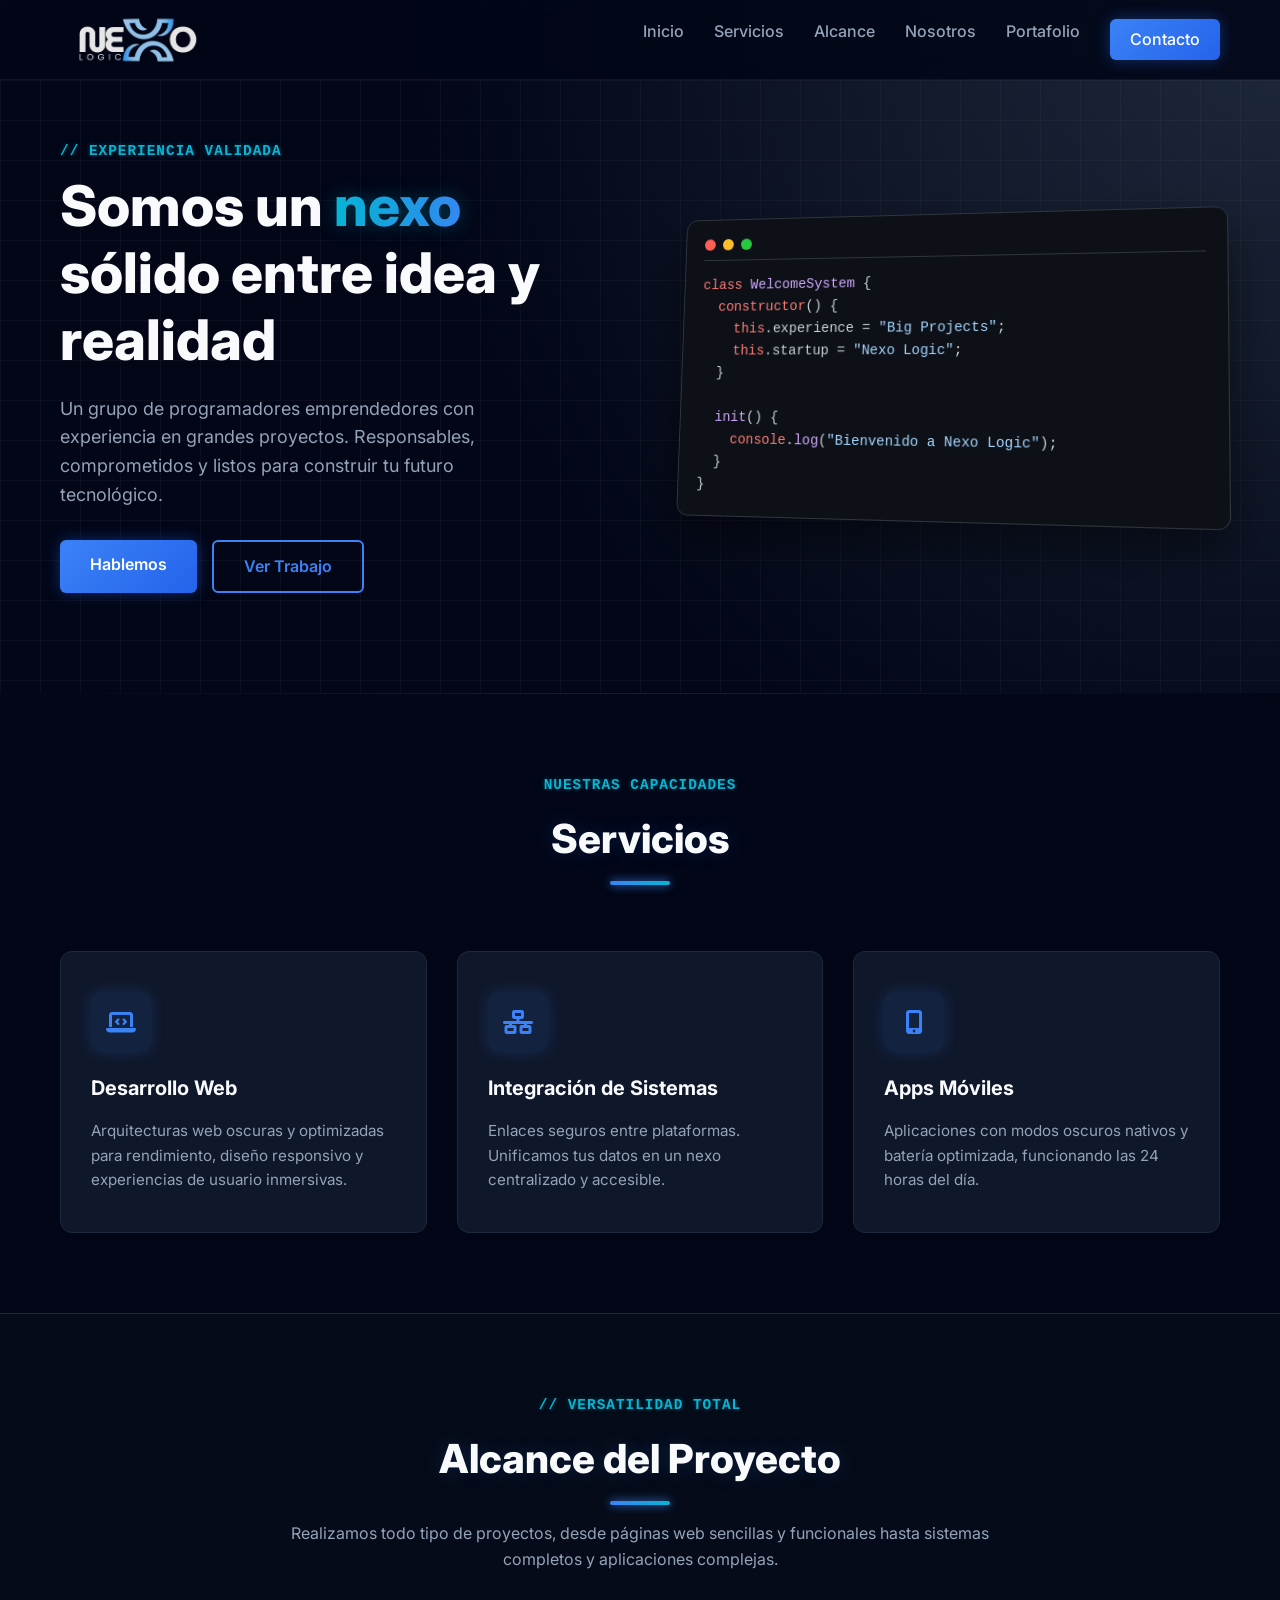
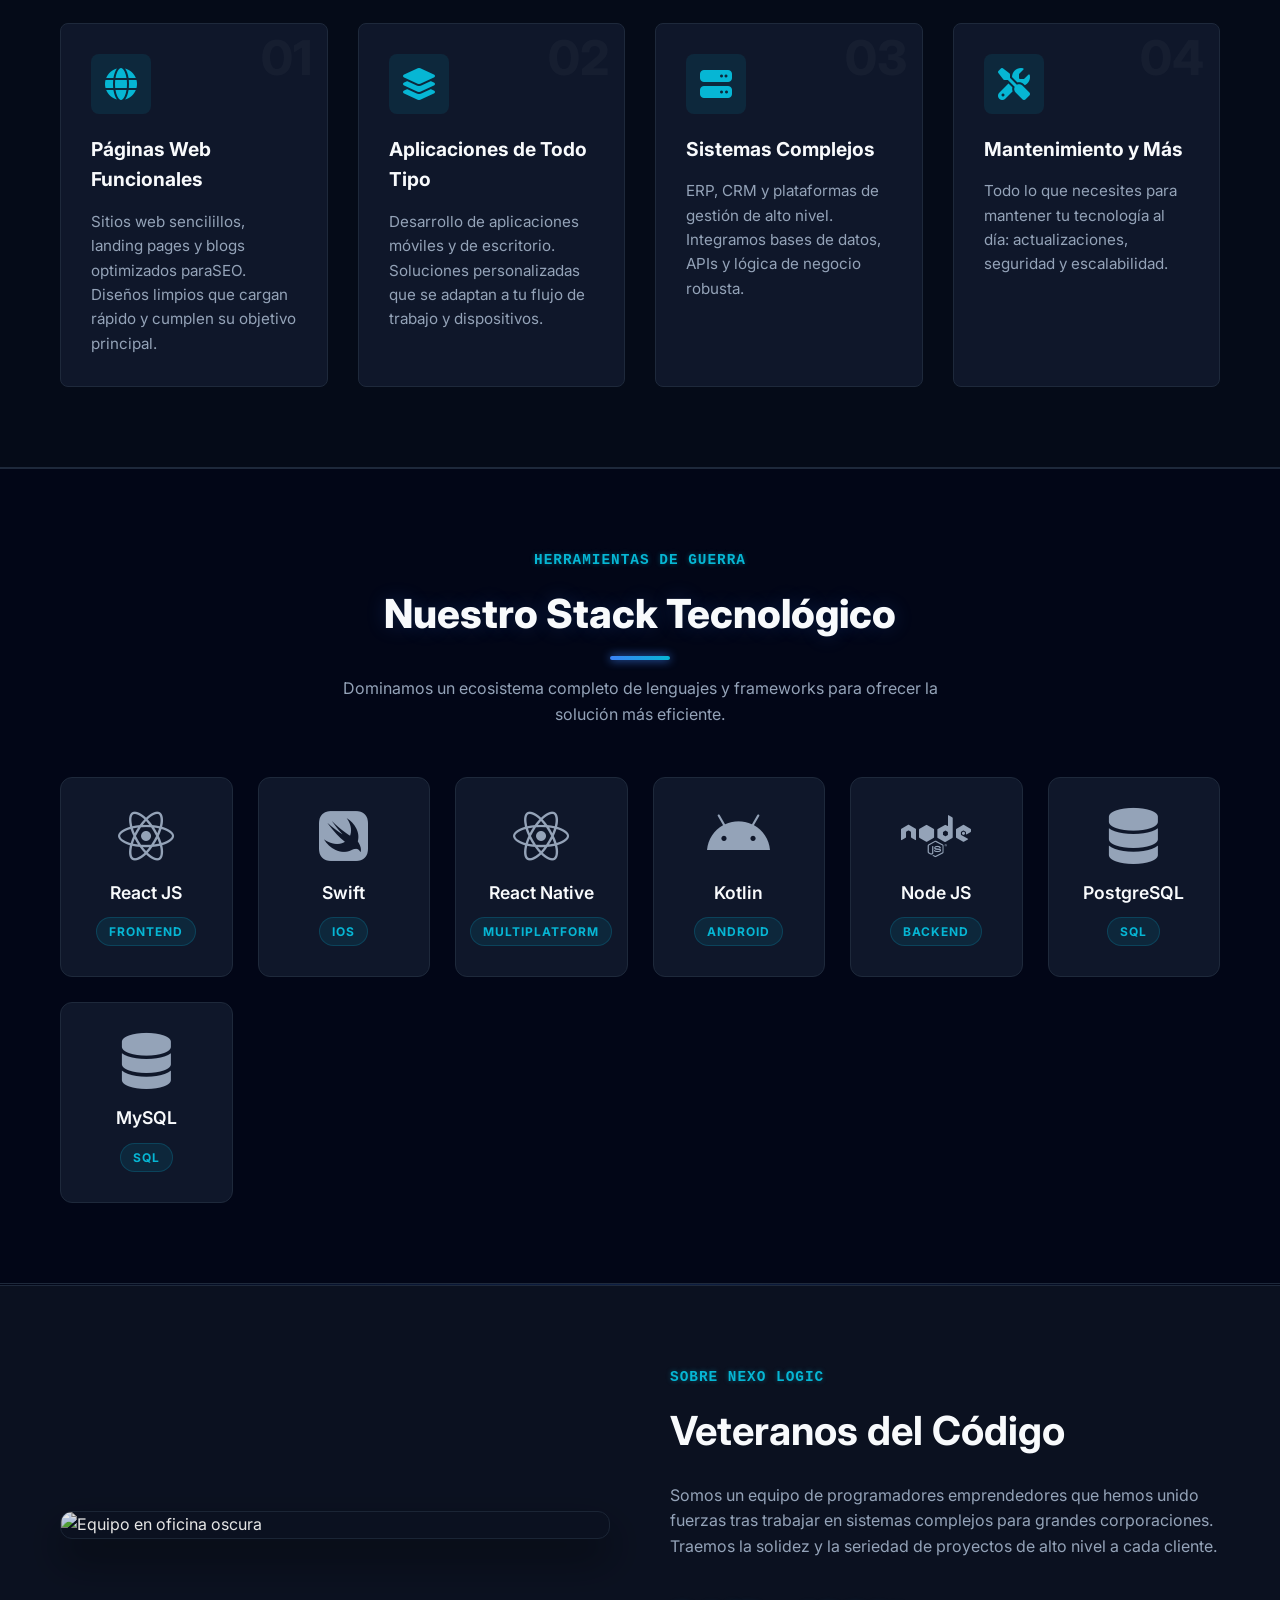
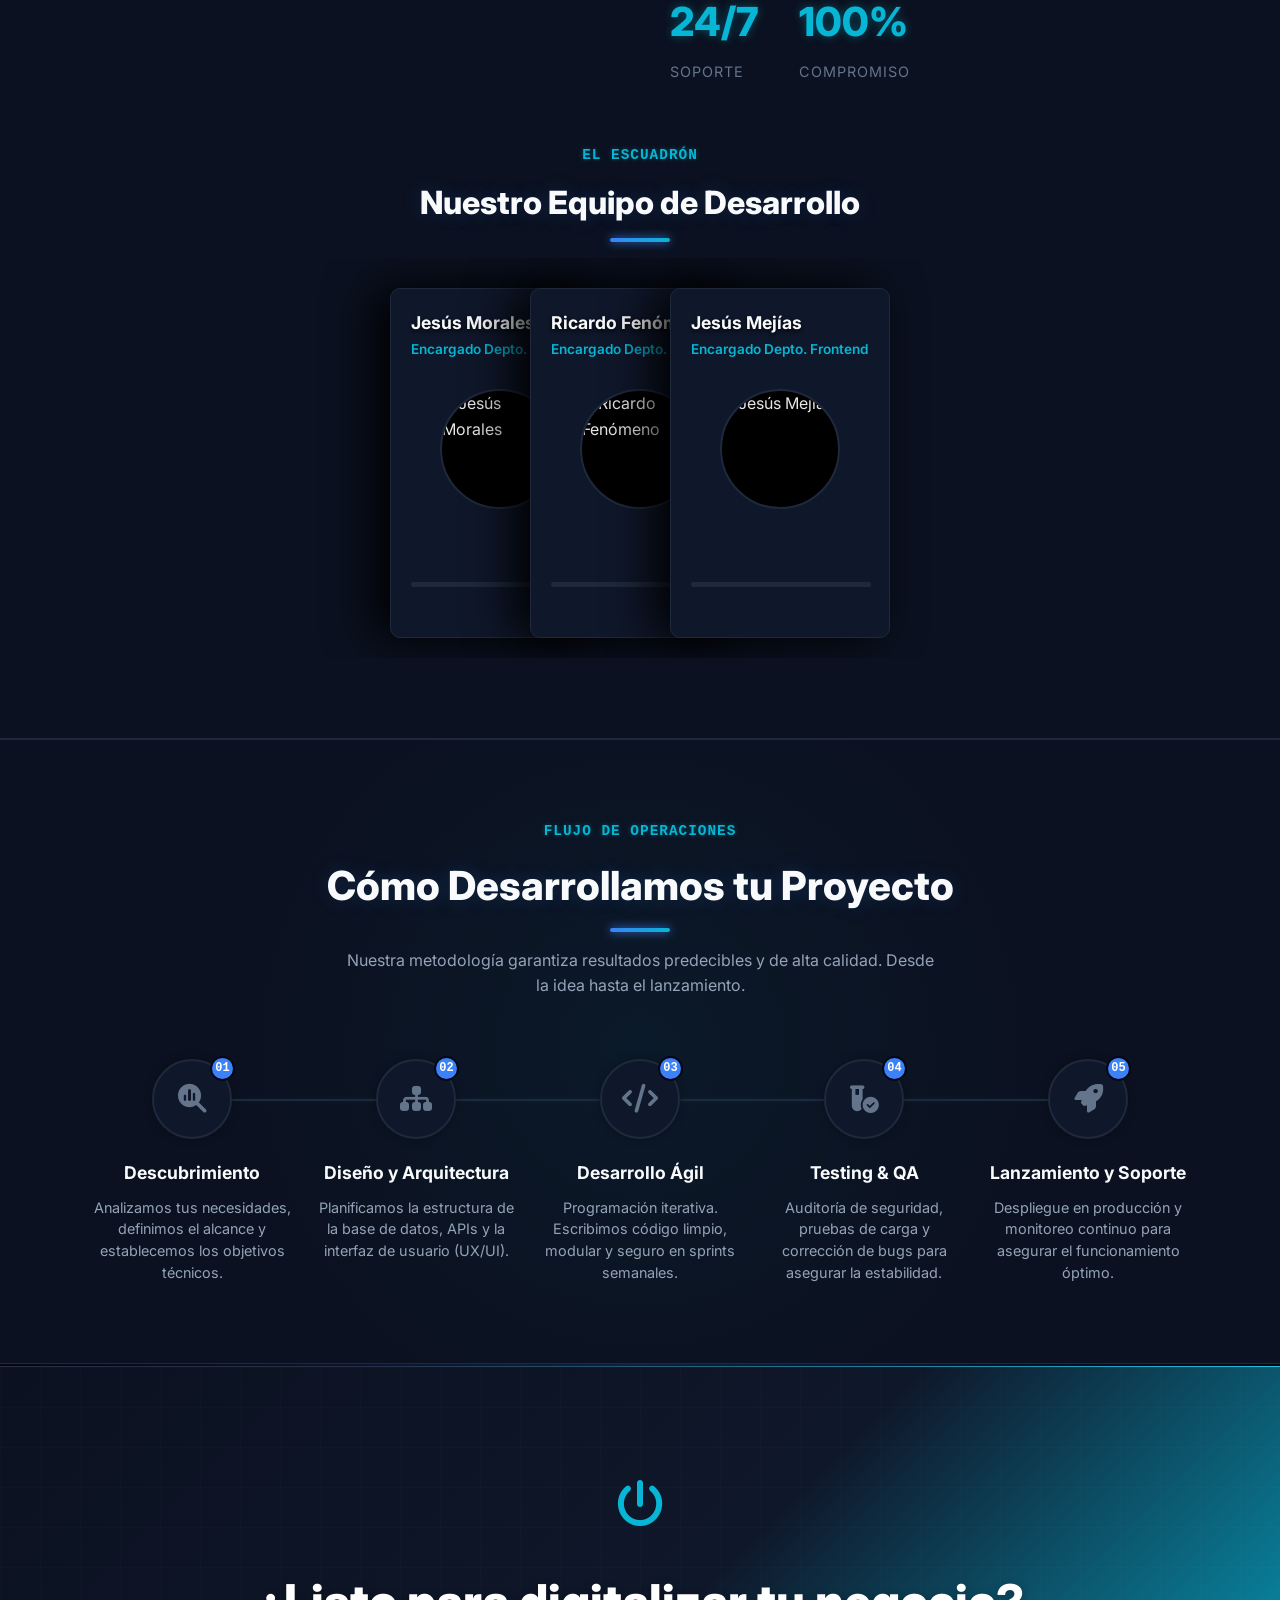
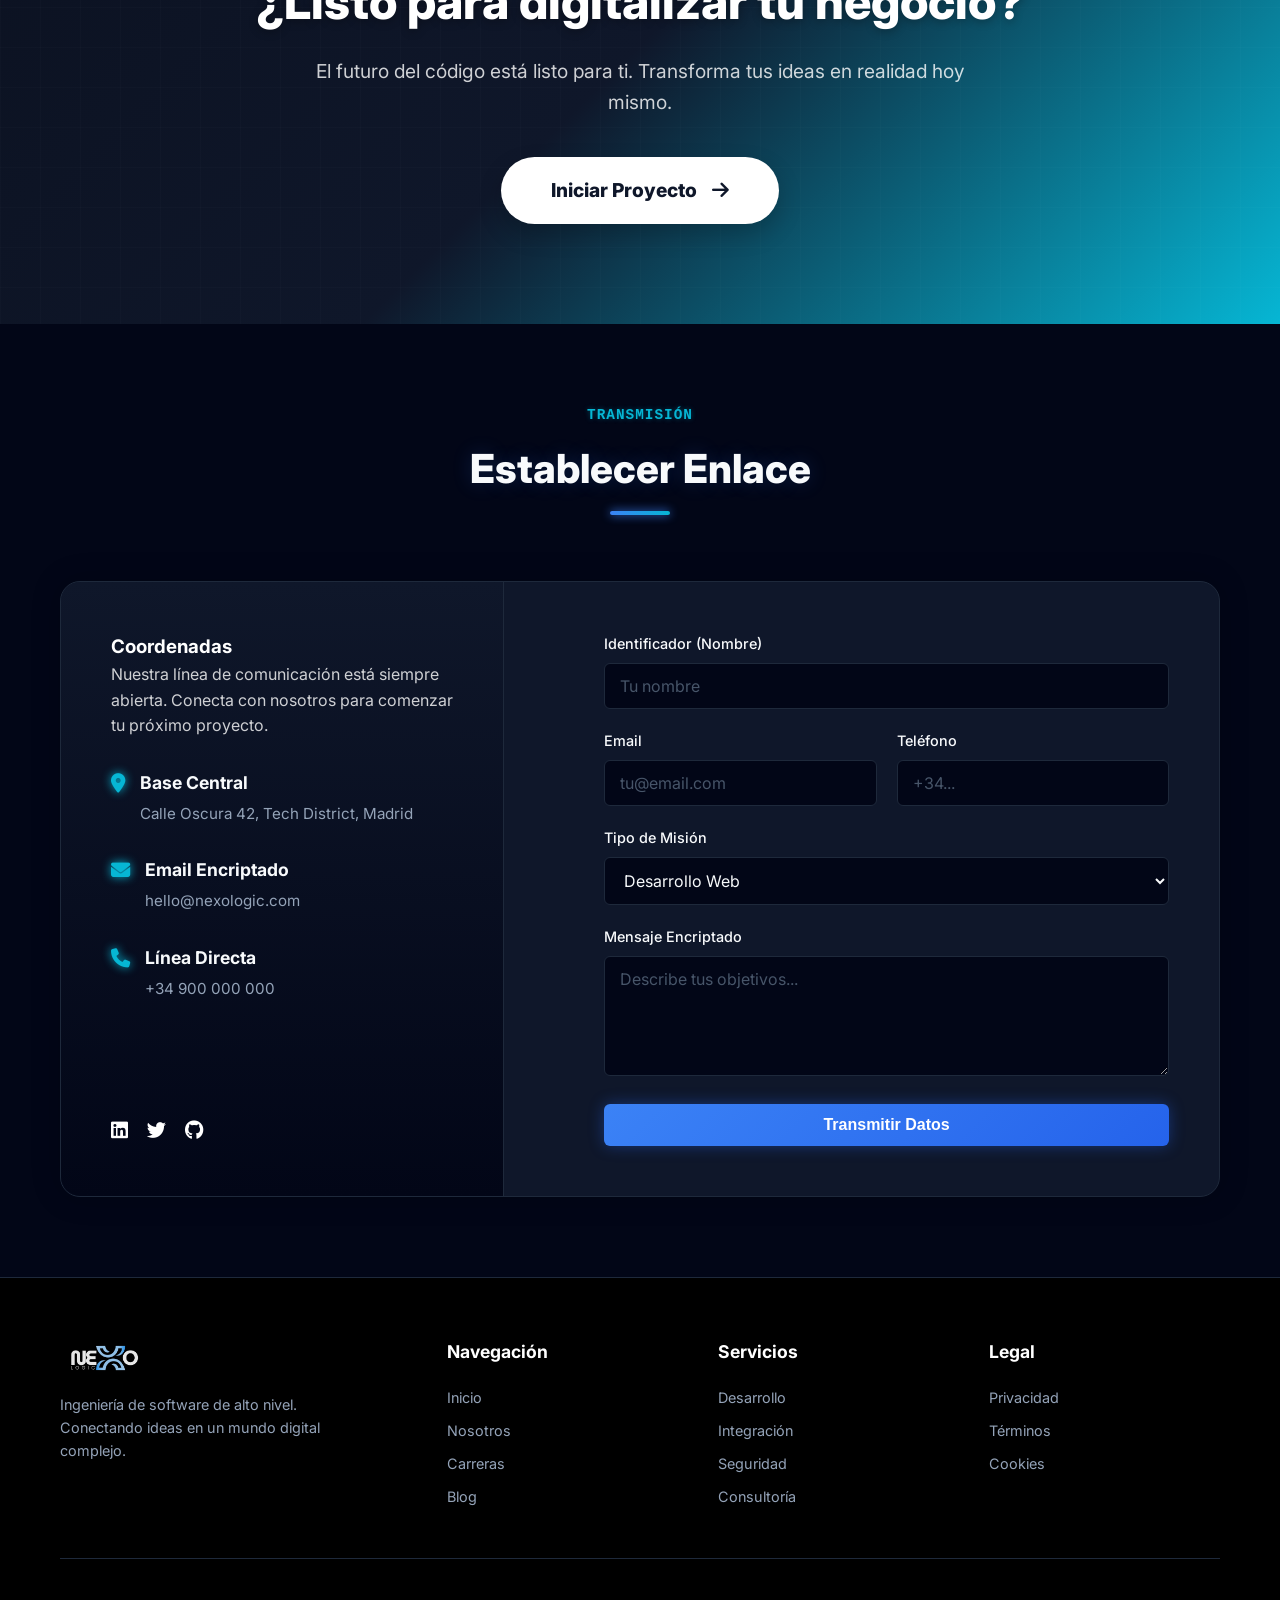
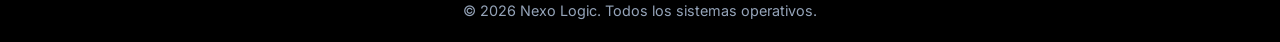
==== commit cd255b3b: "Remove comments from portfolio section in index.html" ====
--- a/index.html
+++ b/index.html
@@ -456,7 +456,7 @@
 
         <div class="divider"></div>
 
-        <!-- PORTAFOLIO (ESTILO ACORDEÓN) -->
+        <!-- PORTAFOLIO (ESTILO ACORDEÓN) 
         <section id="portafolio" class="section-padding portfolio">
             <div class="container">
                 <div class="text-center reveal">
@@ -466,9 +466,7 @@
                         detalles</p>
                 </div>
 
-                <!-- Galería Acordeón -->
                 <div class="gallery-container">
-                    <!-- Proyecto 1 -->
                     <div class="slide-project"
                         style="background-image: url('https://picsum.photos/seed/cybersecurity/800/1200');">
                         <div class="slide-content">
@@ -477,7 +475,6 @@
                             <a href="#" class="project-link-acc">Ver Detalles</a>
                         </div>
                     </div>
-                    <!-- Proyecto 2 -->
                     <div class="slide-project active"
                         style="background-image: url('./imagenes/marketgopage.png');">
                         <div class="slide-content">
@@ -486,7 +483,6 @@
                             <a href="http://marketgo.website/" target="_blank" class="project-link-acc">Ver Demo</a>
                         </div>
                     </div>
-                    <!-- Proyecto 3 -->
                     <div class="slide-project"
                         style="background-image: url('https://picsum.photos/seed/dashai/800/1200');">
                         <div class="slide-content">
@@ -495,7 +491,6 @@
                             <a href="#" class="project-link-acc">Ver Análisis</a>
                         </div>
                     </div>
-                    <!-- Proyecto 4 -->
                     <div class="slide-project"
                         style="background-image: url('https://picsum.photos/seed/mobileapp/800/1200');">
                         <div class="slide-content">
@@ -504,7 +499,6 @@
                             <a href="#" class="project-link-acc">Descargar App</a>
                         </div>
                     </div>
-                    <!-- Proyecto 5 -->
                     <div class="slide-project"
                         style="background-image: url('https://picsum.photos/seed/serverroom/800/1200');">
                         <div class="slide-content">
@@ -515,7 +509,7 @@
                     </div>
                 </div>
             </div>
-        </section>
+        </section> -->
 
         <div class="divider"></div>
         <!-- BANNER DE LLAMADA A LA ACCIÓN (CTA) -->
@@ -781,4 +775,4 @@
     </script>
 </body>
 
-</html>+</html>
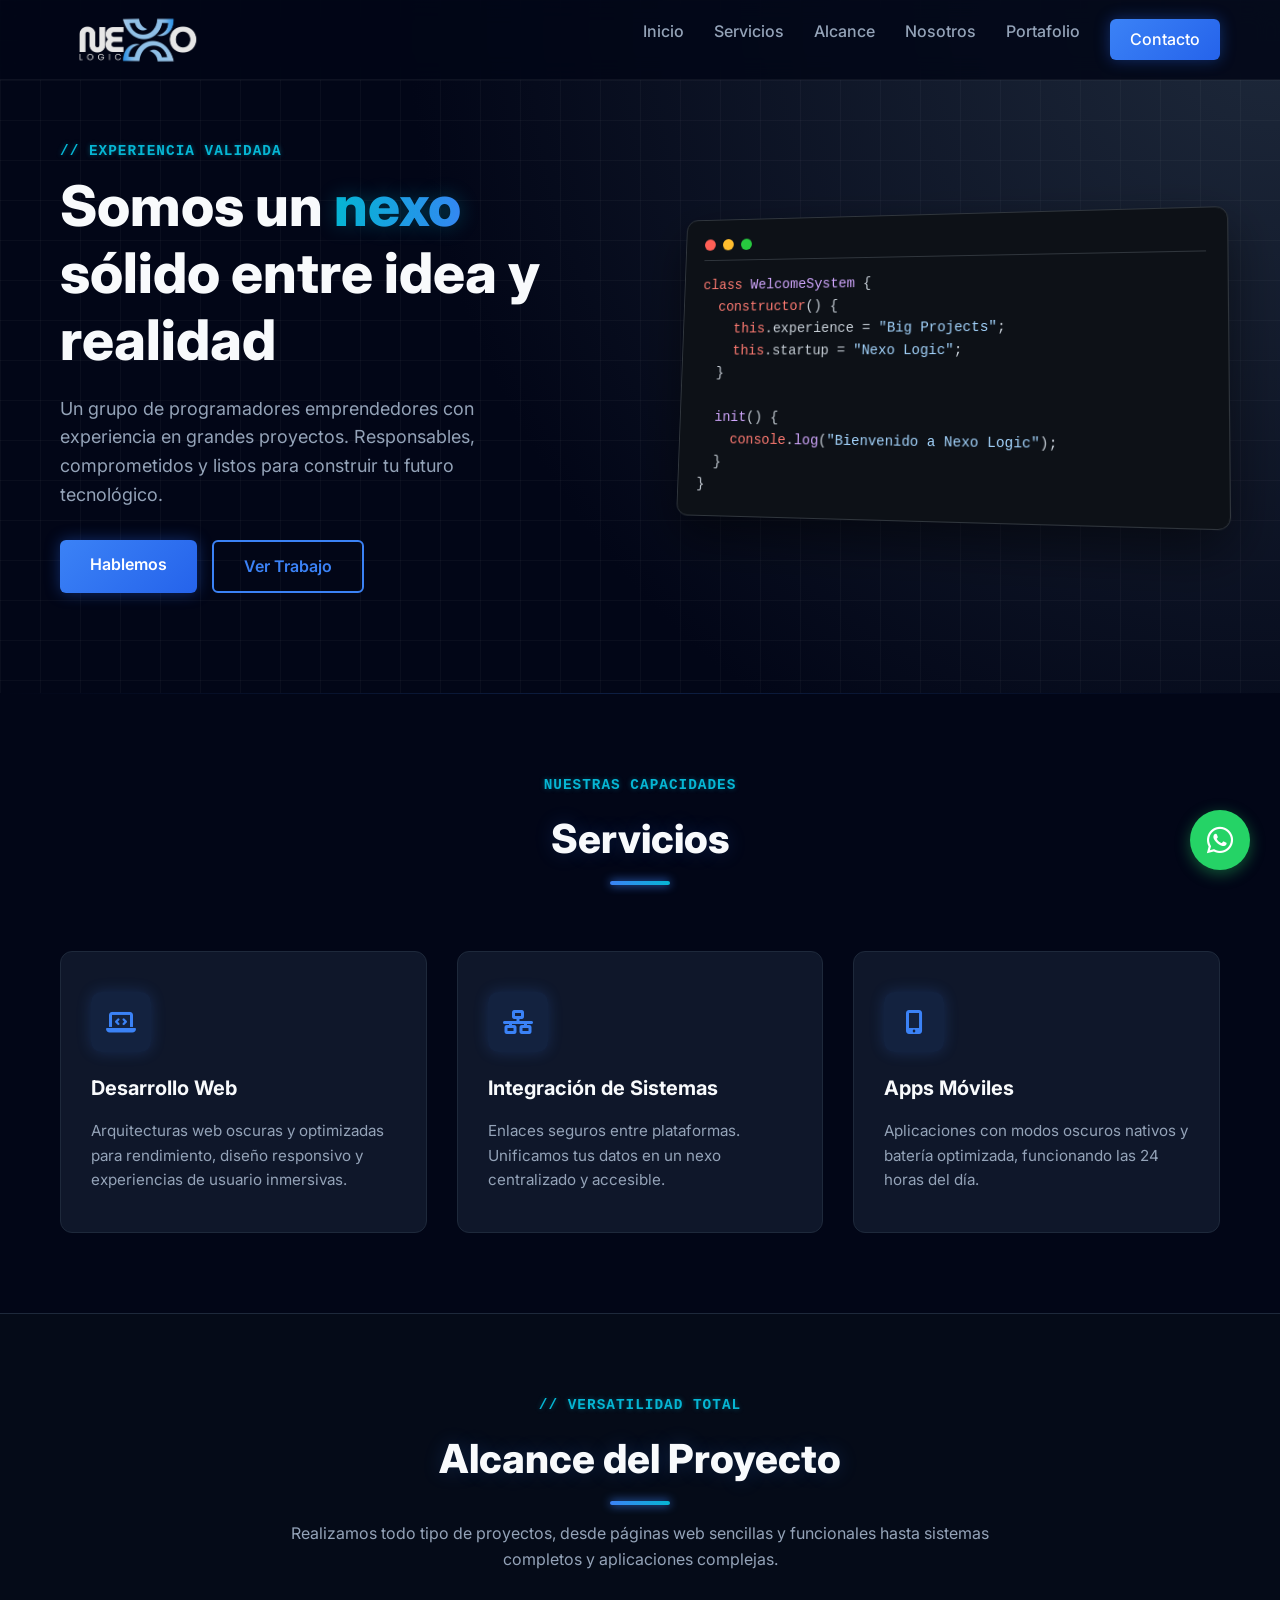
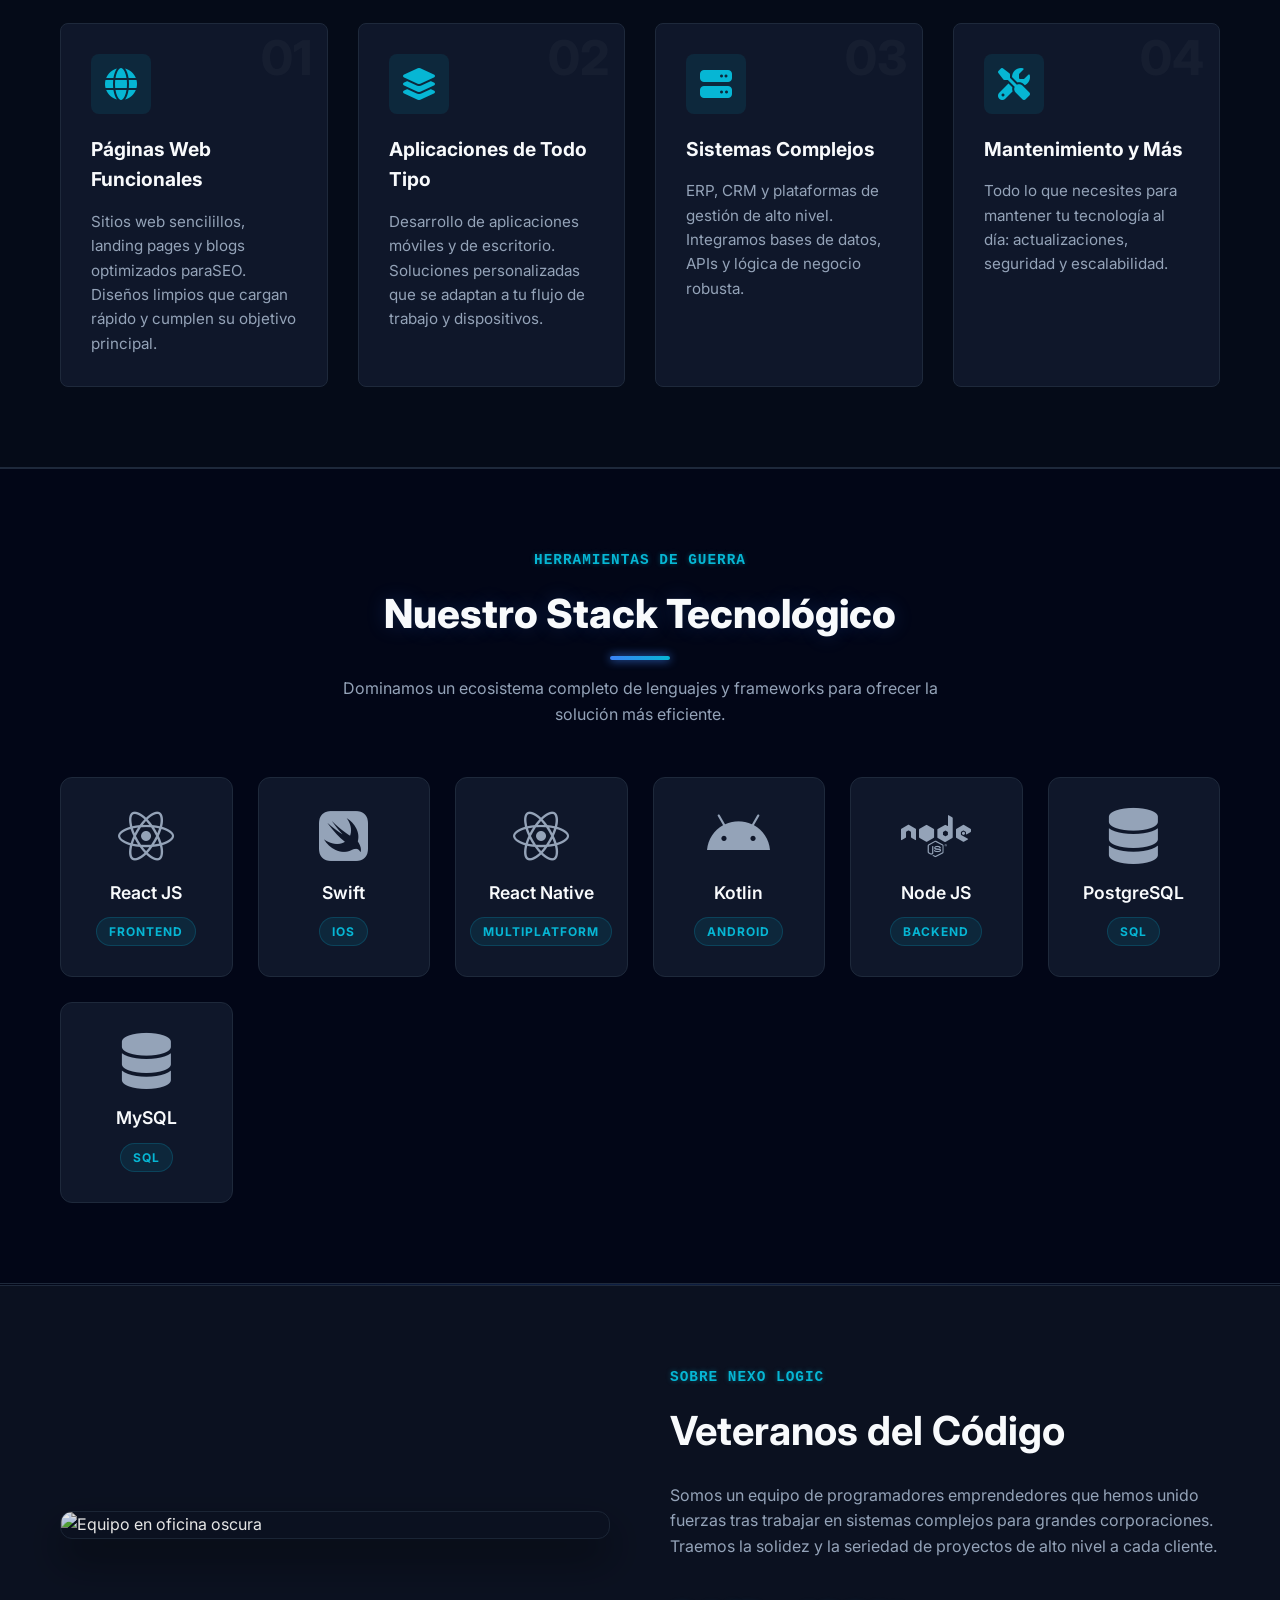
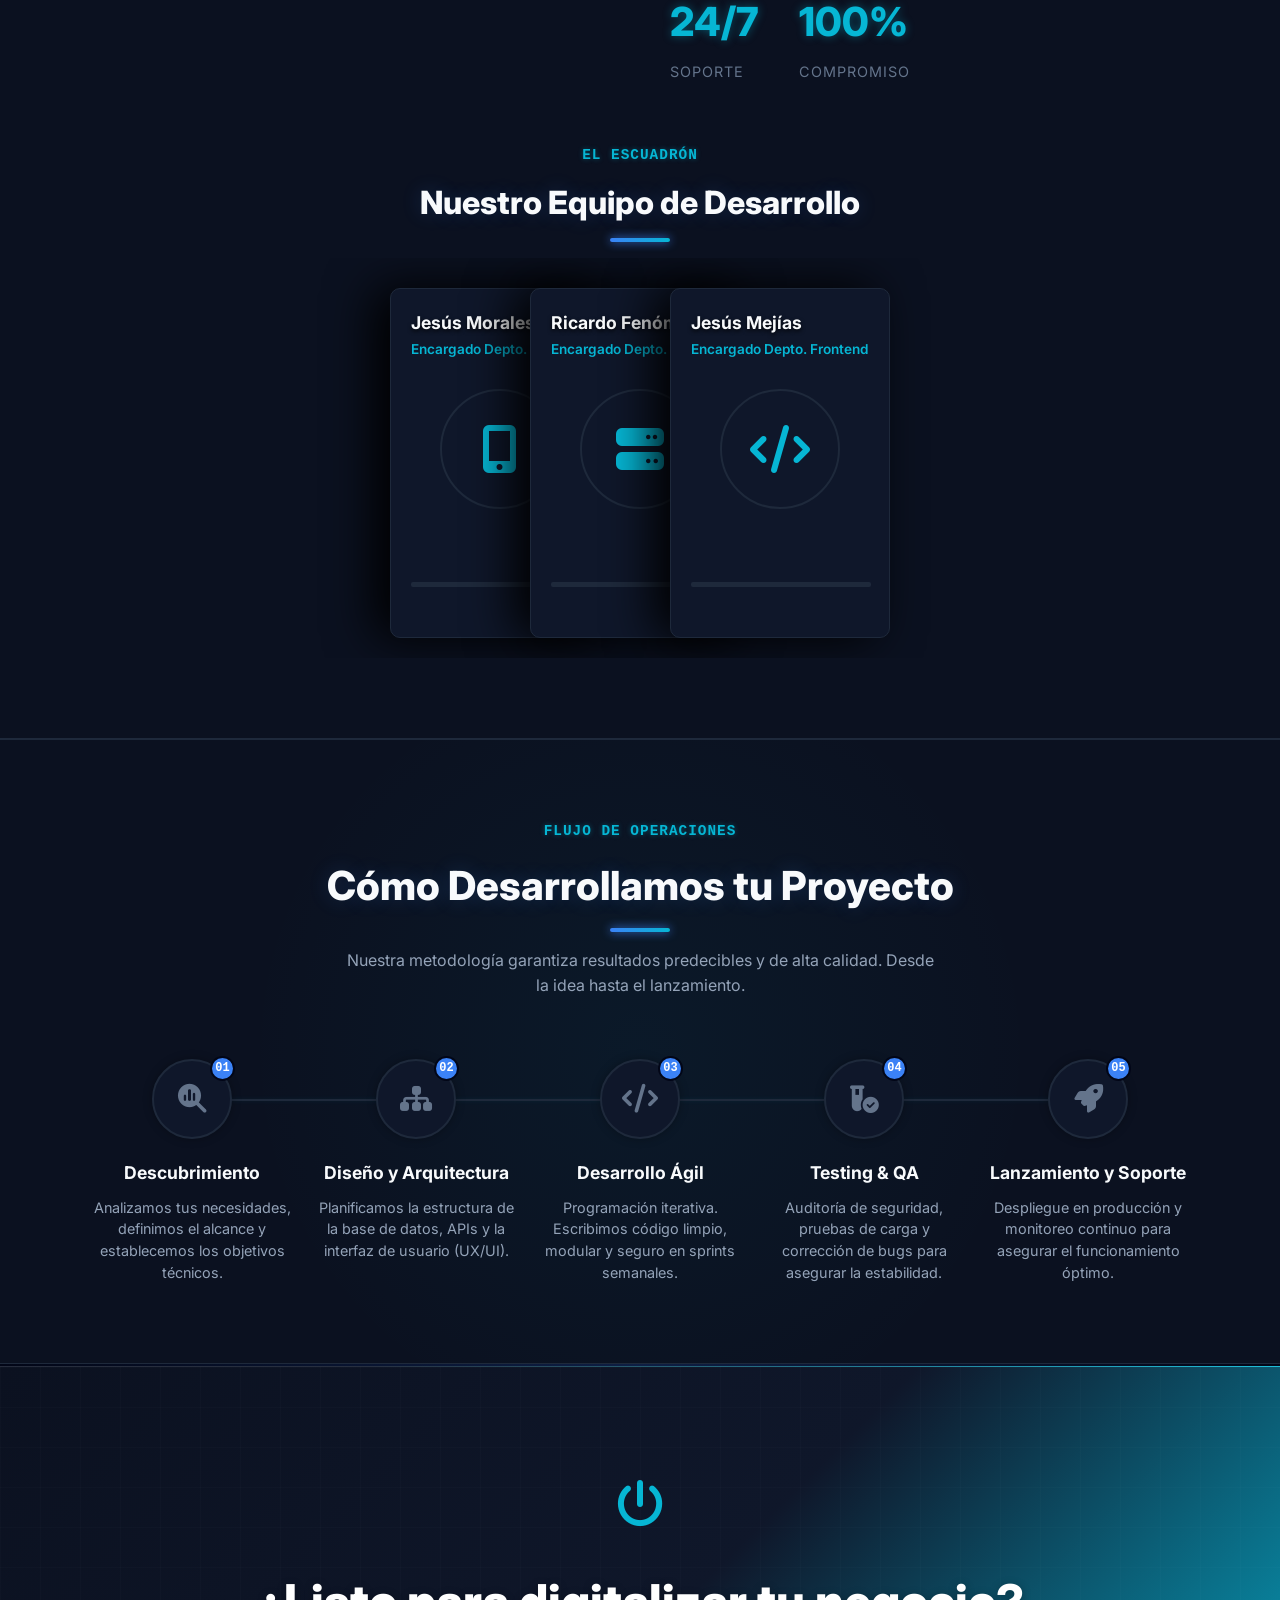
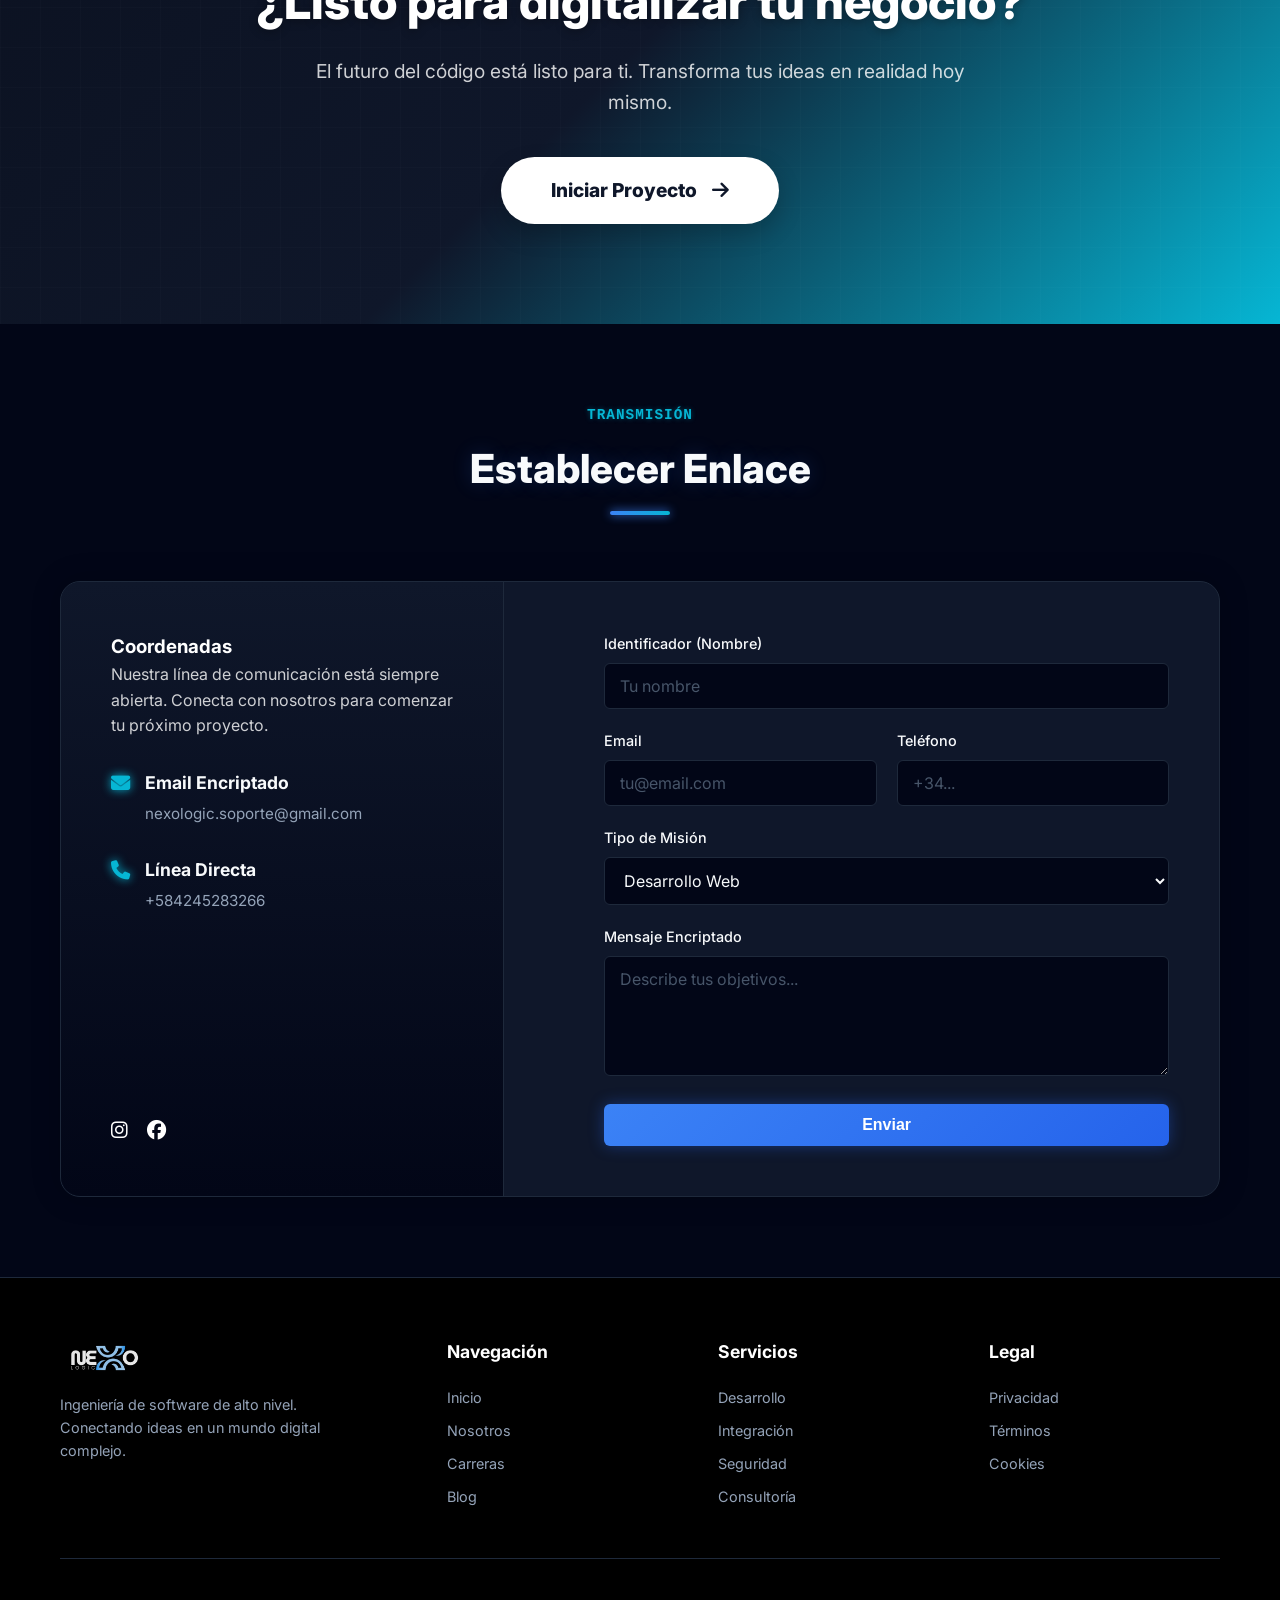
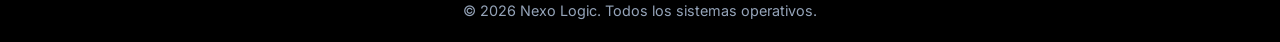
==== commit ee0af95c: "cambios" ====
--- a/index.html
+++ b/index.html
@@ -146,7 +146,8 @@
                     <span class="section-subtitle">// Versatilidad Total</span>
                     <h2 class="section-title">Alcance del Proyecto</h2>
                     <p style="color: var(--text-muted); max-width: 700px; margin: 0 auto;">
-                        Realizamos todo tipo de proyectos, desde páginas web sencillas y funcionales hasta sistemas completos y aplicaciones complejas.
+                        Realizamos todo tipo de proyectos, desde páginas web sencillas y funcionales hasta sistemas
+                        completos y aplicaciones complejas.
                     </p>
                 </div>
 
@@ -157,7 +158,8 @@
                         <div class="scope-content">
                             <i class="fa-solid fa-globe"></i>
                             <h3>Páginas Web Funcionales</h3>
-                            <p>Sitios web sencilillos, landing pages y blogs optimizados paraSEO. Diseños limpios que cargan rápido y cumplen su objetivo principal.</p>
+                            <p>Sitios web sencilillos, landing pages y blogs optimizados paraSEO. Diseños limpios que
+                                cargan rápido y cumplen su objetivo principal.</p>
                         </div>
                     </article>
 
@@ -167,7 +169,8 @@
                         <div class="scope-content">
                             <i class="fa-solid fa-layer-group"></i>
                             <h3>Aplicaciones de Todo Tipo</h3>
-                            <p>Desarrollo de aplicaciones móviles y de escritorio. Soluciones personalizadas que se adaptan a tu flujo de trabajo y dispositivos.</p>
+                            <p>Desarrollo de aplicaciones móviles y de escritorio. Soluciones personalizadas que se
+                                adaptan a tu flujo de trabajo y dispositivos.</p>
                         </div>
                     </article>
 
@@ -177,7 +180,8 @@
                         <div class="scope-content">
                             <i class="fa-solid fa-server"></i>
                             <h3>Sistemas Complejos</h3>
-                            <p>ERP, CRM y plataformas de gestión de alto nivel. Integramos bases de datos, APIs y lógica de negocio robusta.</p>
+                            <p>ERP, CRM y plataformas de gestión de alto nivel. Integramos bases de datos, APIs y lógica
+                                de negocio robusta.</p>
                         </div>
                     </article>
 
@@ -187,7 +191,8 @@
                         <div class="scope-content">
                             <i class="fa-solid fa-screwdriver-wrench"></i>
                             <h3>Mantenimiento y Más</h3>
-                            <p>Todo lo que necesites para mantener tu tecnología al día: actualizaciones, seguridad y escalabilidad.</p>
+                            <p>Todo lo que necesites para mantener tu tecnología al día: actualizaciones, seguridad y
+                                escalabilidad.</p>
                         </div>
                     </article>
                 </div>
@@ -295,13 +300,13 @@
                 </div>
 
                 <!-- SECCIÓN: EQUIPO (Estilo Tarjetas Apiladas) -->
-                <div class="team-section reveal">
+                <div class="team-section">
                     <div class="text-center">
                         <span class="section-subtitle">El Escuadrón</span>
-                        <h2 class="section-title" style="font-size: 2rem;">Nuestro Equipo de Desarrollo</h2>
-                    </div>
-
-                    <!-- Nuevo Contenedor Flex para las tarjetas apiladas -->
+                        <h2 class="section-title" style="font-size: 2rem; opacity: 1; transform: none; animation: none;">Nuestro Equipo de Desarrollo</h2>
+                    </div>
+
+                    <!-- Contenedor Flex para las tarjetas apiladas -->
                     <div class="team-card-container">
 
                         <!-- Tarjeta 1: Jesús Morales -->
@@ -309,15 +314,10 @@
                             <h3 class="team-card-name">Jesús Morales</h3>
                             <p class="team-card-role">Encargado Depto. Mobile</p>
 
-                            <!-- Contenedor del círculo con Foto y Borde SVG -->
+                            <!-- Contenedor del círculo con Icono -->
                             <div class="circle">
-                                <!-- Borde SVG decorativo -->
-                                <svg version="1.1" xmlns="http://www.w3.org/2000/svg"
-                                    style="position: absolute; top: 0; left: 0; z-index: 2;">
-                                    <circle class="stroke" cx="60" cy="60" r="50" />
-                                </svg>
-                                <!-- Foto de la persona -->
-                                <img src="https://picsum.photos/seed/jesus/200" alt="Jesús Morales">
+                                <!-- Icono de Mobile/App -->
+                                <i class="fa-solid fa-mobile-screen-button team-icon"></i>
                             </div>
 
                             <!-- Barra de progreso decorativa -->
@@ -333,11 +333,8 @@
                             <p class="team-card-role">Encargado Depto. Backend</p>
 
                             <div class="circle">
-                                <svg version="1.1" xmlns="http://www.w3.org/2000/svg"
-                                    style="position: absolute; top: 0; left: 0; z-index: 2;">
-                                    <circle class="stroke" cx="60" cy="60" r="50" />
-                                </svg>
-                                <img src="https://picsum.photos/seed/ricardo/200" alt="Ricardo Fenómeno">
+                                <!-- Icono de Backend/Server -->
+                                <i class="fa-solid fa-server team-icon"></i>
                             </div>
 
                             <div class="bar">
@@ -352,11 +349,8 @@
                             <p class="team-card-role">Encargado Depto. Frontend</p>
 
                             <div class="circle">
-                                <svg version="1.1" xmlns="http://www.w3.org/2000/svg"
-                                    style="position: absolute; top: 0; left: 0; z-index: 2;">
-                                    <circle class="stroke" cx="60" cy="60" r="50" />
-                                </svg>
-                                <img src="https://picsum.photos/seed/mejias/200" alt="Jesús Mejías">
+                                <!-- Icono de Frontend/Code -->
+                                <i class="fa-solid fa-code team-icon"></i>
                             </div>
 
                             <div class="bar">
@@ -365,7 +359,7 @@
                             </div>
                         </div>
 
-                       
+
 
                     </div>
                 </div>
@@ -546,34 +540,33 @@
                             <h3>Coordenadas</h3>
                             <p style="margin-bottom: 30px; opacity: 0.8;">Nuestra línea de comunicación está siempre
                                 abierta. Conecta con nosotros para comenzar tu próximo proyecto.</p>
-                            <div class="info-item">
+                           <!--  <div class="info-item">
                                 <i class="fa-solid fa-location-dot"></i>
                                 <div>
                                     <h4>Base Central</h4>
                                     <p>Calle Oscura 42, Tech District, Madrid</p>
                                 </div>
-                            </div>
+                            </div> -->
                             <div class="info-item">
                                 <i class="fa-solid fa-envelope"></i>
                                 <div>
                                     <h4>Email Encriptado</h4>
-                                    <p>hello@nexologic.com</p>
+                                    <p>nexologic.soporte@gmail.com</p>
                                 </div>
                             </div>
                             <div class="info-item">
                                 <i class="fa-solid fa-phone"></i>
                                 <div>
                                     <h4>Línea Directa</h4>
-                                    <p>+34 900 000 000</p>
+                                    <p>+584245283266</p>
                                 </div>
                             </div>
                         </div>
                         <div class="social-links">
-                            <a href="#" style="color: white; margin-right: 15px; font-size: 1.2rem;"><i
-                                    class="fa-brands fa-linkedin"></i></a>
-                            <a href="#" style="color: white; margin-right: 15px; font-size: 1.2rem;"><i
-                                    class="fa-brands fa-twitter"></i></a>
-                            <a href="#" style="color: white; font-size: 1.2rem;"><i class="fa-brands fa-github"></i></a>
+                            <a href="https://www.instagram.com/nexo_logic?fbclid=IwY2xjawQc9_RleHRuA2FlbQIxMABicmlkETFyVHlNY3pxR09VT1Bndjllc3J0YwZhcHBfaWQQMjIyMDM5MTc4ODIwMDg5MgABHsselSFhUfqs8l4mTJTlwQzw6gQWUgqiidpbixrpjiIa9W5Geo5z4qhxq7xv_aem_Qi0wnmmXX-rTBlqNniXtbQ" target="_blank" style="color: white; margin-right: 15px; font-size: 1.2rem;"><i
+                                    class="fa-brands fa-instagram"></i></a>
+                            <a href="https://www.facebook.com/profile.php?id=61587776290975" target="_blank" style="color: white; font-size: 1.2rem;"><i
+                                    class="fa-brands fa-facebook"></i></a>
                         </div>
                     </div>
 
@@ -608,7 +601,7 @@
                                 <textarea id="message" class="form-control" placeholder="Describe tus objetivos..."
                                     required></textarea>
                             </div>
-                            <button type="submit" class="btn btn-primary" style="width: 100%;">Transmitir Datos</button>
+                            <button type="submit" class="btn btn-primary" style="width: 100%;">Enviar</button>
                         </form>
                     </div>
                 </div>
@@ -662,6 +655,11 @@
         </div>
     </footer>
 
+    <!-- Botón Flotante de WhatsApp -->
+    <a href="https://wa.link/0gwwz8" target="_blank" class="whatsapp-float">
+        <i class="fa-brands fa-whatsapp"></i>
+    </a>
+
     <!-- NOTIFICACIÓN TOAST (NUEVO) -->
     <div id="toast" class="toast">
         <div class="toast-icon"><i class="fa-solid fa-circle-check"></i></div>
@@ -672,107 +670,7 @@
     </div>
 
     <!-- Scripts -->
-    <script>
-        // 1. Mobile Menu Toggle
-        const mobileMenuBtn = document.getElementById('mobileMenuBtn');
-        const navLinks = document.getElementById('navLinks');
-
-        mobileMenuBtn.addEventListener('click', () => {
-            navLinks.classList.toggle('active');
-            const icon = mobileMenuBtn.querySelector('i');
-            if (navLinks.classList.contains('active')) {
-                icon.classList.remove('fa-bars');
-                icon.classList.add('fa-xmark');
-            } else {
-                icon.classList.remove('fa-xmark');
-                icon.classList.add('fa-bars');
-            }
-        });
-
-        document.querySelectorAll('.nav-links a').forEach(link => {
-            link.addEventListener('click', () => {
-                navLinks.classList.remove('active');
-                const icon = mobileMenuBtn.querySelector('i');
-                icon.classList.remove('fa-xmark');
-                icon.classList.add('fa-bars');
-            });
-        });
-
-        // 2. Mouse Glow Effect for Cards
-        document.querySelectorAll('.service-card').forEach(card => {
-            card.addEventListener('mousemove', (e) => {
-                const rect = card.getBoundingClientRect();
-                const x = e.clientX - rect.left;
-                const y = e.clientY - rect.top;
-                card.style.setProperty('--mouse-x', `${x}px`);
-                card.style.setProperty('--mouse-y', `${y}px`);
-            });
-        });
-
-        // 3. Scroll Animation
-        const revealElements = document.querySelectorAll('.reveal');
-
-        const revealOnScroll = new IntersectionObserver((entries, observer) => {
-            entries.forEach(entry => {
-                if (entry.isIntersecting) {
-                    entry.target.classList.add('active');
-                }
-            });
-        }, {
-            threshold: 0.1,
-            rootMargin: "0px 0px -50px 0px"
-        });
-
-        revealElements.forEach(el => revealOnScroll.observe(el));
-
-        // 4. Form Submission Handling (Updated with Toast)
-        const contactForm = document.getElementById('contactForm');
-        const toast = document.getElementById('toast');
-
-        contactForm.addEventListener('submit', (e) => {
-            e.preventDefault();
-
-            const btn = contactForm.querySelector('button');
-            const originalText = btn.innerText;
-
-            btn.innerText = 'Transmitiendo...';
-            btn.disabled = true;
-            btn.style.opacity = '0.7';
-
-            setTimeout(() => {
-                // Mostrar Toast en lugar de alert
-                toast.classList.add('show');
-                
-                // Resetear formulario
-                contactForm.reset();
-                btn.innerText = originalText;
-                btn.disabled = false;
-                btn.style.opacity = '1';
-
-                // Ocultar Toast después de 4 segundos
-                setTimeout(() => {
-                    toast.classList.remove('show');
-                }, 4000);
-
-            }, 1500);
-        });
-
-        // 5. --- GALLERY ACCORDION LOGIC (TUS PROYECTOS) ---
-        const slides = document.querySelectorAll(".slide-project");
-
-        slides.forEach((slide) => {
-            slide.addEventListener("click", () => {
-                removeActiveClasses();
-                slide.classList.add("active");
-            });
-        });
-
-        function removeActiveClasses() {
-            slides.forEach((slide) => {
-                slide.classList.remove("active");
-            });
-        }
-    </script>
+  <script src="./script.js"></script>
 </body>
 
-</html>
+</html>
--- a/styleIndex.css
+++ b/styleIndex.css
@@ -639,20 +639,23 @@
     height: 120px;
     border-radius: 50%;
     overflow: hidden;
-    background-color: #000;
+    background-color: #0f172a;
     border: 2px solid var(--border-color);
     z-index: 2; /* Círculo detrás del texto pero dentro de la tarjeta */
-}
-
-.circle img {
-    width: 100%;
-    height: 100%;
-    object-fit: cover;
-    transition: transform 0.4s;
-}
-
-.team-hover-card:hover .circle img {
-    transform: scale(1.1);
+    display: flex;
+    align-items: center;
+    justify-content: center;
+}
+
+.team-icon {
+    font-size: 3rem;
+    color: var(--accent-color);
+    transition: transform 0.4s, color 0.3s;
+}
+
+.team-hover-card:hover .team-icon {
+    transform: scale(1.2);
+    color: var(--primary-color);
 }
 
 /* Barra de Progreso Decorativa */
@@ -1049,6 +1052,32 @@
         border-right: none;
         border-bottom: 1px solid var(--border-color);
     }
+}
+
+/* --- BOTÓN FLOTANTE WHATSAPP --- */
+.whatsapp-float {
+    position: fixed;
+    width: 60px;
+    height: 60px;
+    bottom: 30px;
+    right: 30px;
+    background-color: #25d366;
+    color: white;
+    border-radius: 50%;
+    text-align: center;
+    font-size: 30px;
+    display: flex;
+    align-items: center;
+    justify-content: center;
+    box-shadow: 0 4px 15px rgba(37, 211, 102, 0.4);
+    z-index: 1000;
+    transition: all 0.3s ease;
+}
+
+.whatsapp-float:hover {
+    background-color: #20b857;
+    transform: scale(1.1);
+    box-shadow: 0 6px 20px rgba(37, 211, 102, 0.6);
 }
 
 .img-nexo{
